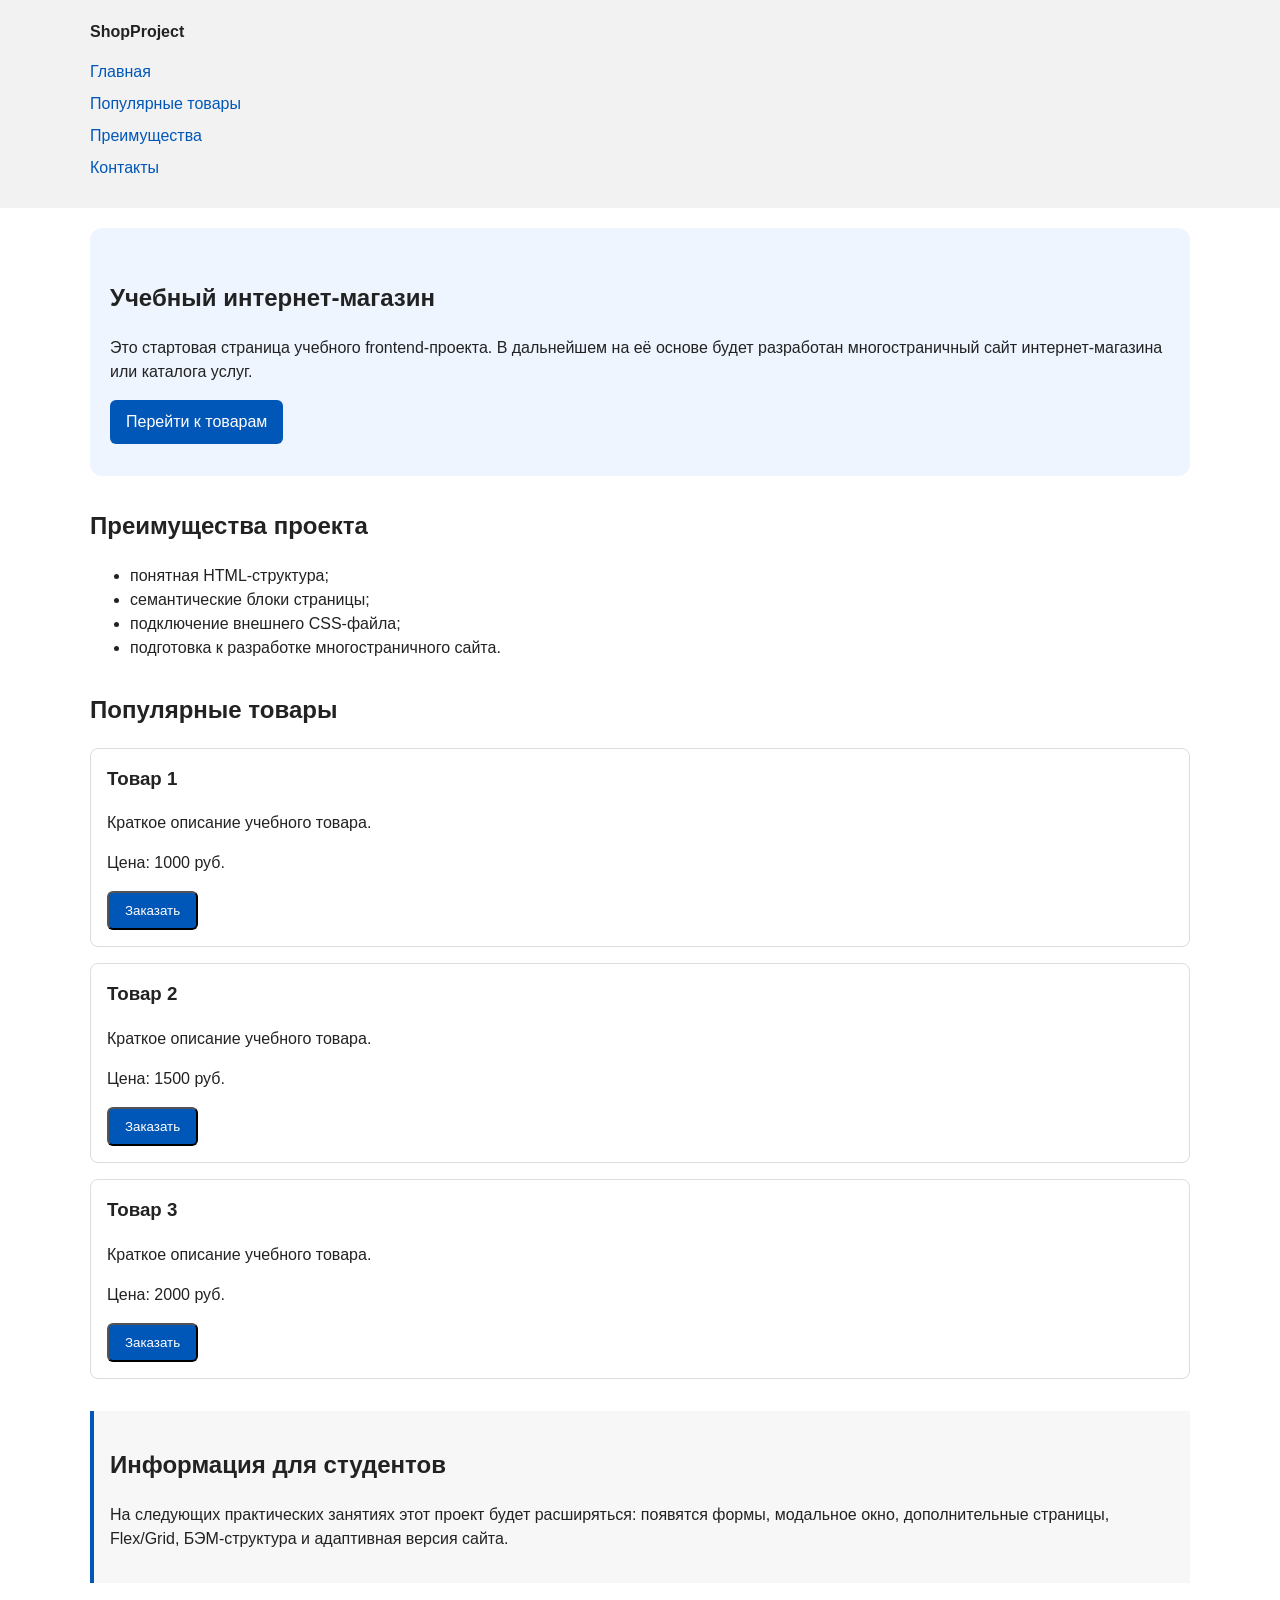
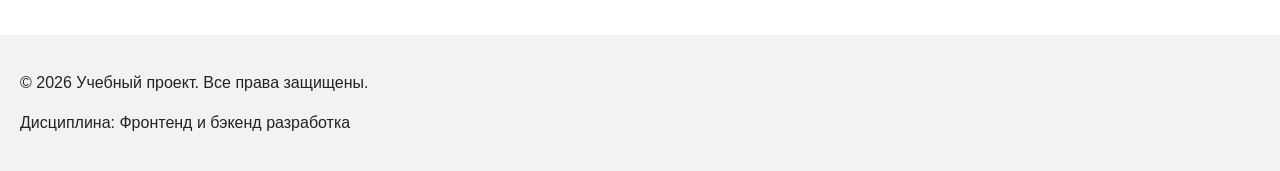
==== index.html @ 0eb49cfa "feat: add order form modal and validation" ====
<!DOCTYPE html>
<html lang="ru">
<head>
  <meta charset="UTF-8">
  <meta name="viewport" content="width=device-width, initial-scale=1.0">
  <title>Учебный интернет-магазин</title>
  <link rel="stylesheet" href="css/style.css">
  <script src="js/main.js" defer></script>
</head>
<body>
    <header>
        <div class="site-header">
            <a class="site-logo" href="index.html">ShopProject</a>

            <nav class="site-nav" aria-label="Основная навигация">
                <ul class="site-nav__list">
                    <li><a href="index.html">Главная</a></li>
                    <li><a href="#popular">Популярные товары</a></li>
                    <li><a href="#advantages">Преимущества</a></li>
                    <li><a href="#contacts">Контакты</a></li>
                </ul>
            </nav>
        </div>
    </header>

    <main>
        <!-- Основное содержимое страницы -->
        <section class="hero">
            <h1>Учебный интернет-магазин</h1>
            <p>
                Это стартовая страница учебного frontend-проекта.
                В дальнейшем на её основе будет разработан многостраничный сайт
                интернет-магазина или каталога услуг.
            </p>
            <a class="button" href="#popular">Перейти к товарам</a>
        </section>

        <section class="section" id="advantages">
            <h2>Преимущества проекта</h2>

            <ul class="advantages-list">
                <li>понятная HTML-структура;</li>
                <li>семантические блоки страницы;</li>
                <li>подключение внешнего CSS-файла;</li>
                <li>подготовка к разработке многостраничного сайта.</li>
            </ul>
        </section>

        <section class="section" id="popular">
            <h2>Популярные товары</h2>

            <article class="product-card">
                <h3>Товар 1</h3>
                <p>Краткое описание учебного товара.</p>
                <p>Цена: 1000 руб.</p>
                <button class="button product-card__button" type="button" data-product="Товар 1">
                    Заказать
                </button>
            </article>

            <article class="product-card">
                <h3>Товар 2</h3>
                <p>Краткое описание учебного товара.</p>
                <p>Цена: 1500 руб.</p>
                <button class="button product-card__button" type="button" data-product="Товар 2">
                    Заказать
                </button>
            </article>

            <article class="product-card">
                <h3>Товар 3</h3>
                <p>Краткое описание учебного товара.</p>
                <p>Цена: 2000 руб.</p>
                <button class="button product-card__button" type="button" data-product="Товар 3">
                    Заказать
                </button>
            </article>
        </section>

        <aside class="aside-info">
            <h2>Информация для студентов</h2>
            <p>
                На следующих практических занятиях этот проект будет расширяться:
                появятся формы, модальное окно, дополнительные страницы, Flex/Grid,
                БЭМ-структура и адаптивная версия сайта.
            </p>
        </aside>
    </main>

    <footer id="contacts">
        <p>&copy; 2026 Учебный проект. Все права защищены.</p>
        <p>Дисциплина: Фронтенд и бэкенд разработка</p>
    </footer>

    <dialog class="order-dialog" id="order-dialog" aria-labelledby="order-dialog-title">
        <h2 id="order-dialog-title">Оформление заявки</h2>

        <form class="order-form" id="order-form" action="#" method="post" novalidate>
            <input id="selected-product" name="selected-product" type="hidden">

            <div class="form-field">
                <label for="order-name">Имя</label>
                <input
                    id="order-name"
                    name="name"
                    type="text"
                    placeholder="Введите ваше имя"
                    minlength="2"
                    autocomplete="given-name"
                    required
                >
            </div>

            <div class="form-field">
                <label for="order-email">E-mail</label>
                <input
                    id="order-email"
                    name="email"
                    type="email"
                    placeholder="example@mail.ru"
                    autocomplete="email"
                    required
                >
            </div>

            <div class="form-field">
                <label for="order-phone">Телефон</label>
                <input
                    id="order-phone"
                    name="phone"
                    type="tel"
                    inputmode="tel"
                    placeholder="+7 (900) 000-00-00"
                    pattern="^\+7 \(\d{3}\) \d{3}-\d{2}-\d{2}$"
                    required
                >
                <small>Формат: +7 (900) 000-00-00</small>
            </div>

            <div class="form-field">
                <label for="order-date">Дата связи</label>
                <input
                    id="order-date"
                    name="date"
                    type="date"
                >
            </div>

            <div class="form-field">
                <label for="order-topic">Тема заявки</label>
                <select id="order-topic" name="topic" required>
                    <option value="">Выберите тему</option>
                    <option value="product">Заказ товара</option>
                    <option value="consultation">Консультация</option>
                    <option value="delivery">Доставка</option>
                </select>
            </div>

            <div class="form-field">
                <label for="order-comment">Комментарий</label>
                <textarea
                    id="order-comment"
                    name="comment"
                    rows="4"
                    placeholder="Укажите дополнительную информацию"
                ></textarea>
            </div>

            <div class="form-field form-field--checkbox">
                <label>
                    <input
                    id="order-agreement"
                    name="agreement"
                    type="checkbox"
                    required
                    >
                    Я согласен на обработку данных
                </label>
            </div>

            <div class="form-actions">
                <button type="button" id="close-order-dialog">Закрыть</button>
                <button type="submit">Отправить заявку</button>
            </div>
        </form>
    </dialog>

    <p class="success-message" id="success-message" hidden>
    Форма успешно отправлена!
    </p>
</body>
</html>
---- css/style.css ----
/* 
  Универсальное правило для всех элементов.
  border-box делает расчёт размеров более понятным:
  width включает content, padding и border.
*/
* {
  box-sizing: border-box;
}

/*
  Убираем стандартный внешний отступ браузера у body.
  Без этого вокруг страницы может появиться белая рамка.
*/
body {
  margin: 0;
  font-family: Arial, sans-serif;
  line-height: 1.5;
  color: #222222;
  background-color: #ffffff;
}

/*
  Задаём внутренние отступы для основных областей страницы.
  Это делает содержимое визуально отделённым от краёв окна браузера.
*/
header,
main,
footer {
  padding: 20px;
}

/*
  Оформляем шапку страницы.
  Пока используется простой светло-серый фон.
*/
header {
  background-color: #f2f2f2;
}

/*
  Оформляем подвал страницы тем же фоном,
  чтобы визуально отделить его от основного содержимого.
*/
footer {
  background-color: #f2f2f2;
}

/*
  Ограничиваем ширину содержимого шапки,
  чтобы оно не растягивалось слишком сильно на широких экранах.
*/
.site-header {
  max-width: 1100px;
  margin: 0 auto;
}

/*
  Оформляем текстовый логотип.
*/
.site-logo {
  font-weight: bold;
  text-decoration: none;
  color: #222222;
}

/*
  Убираем стандартные отступы и маркеры списка навигации.
*/
.site-nav__list {
  padding: 0;
  margin: 16px 0 0;
  list-style: none;
}

/*
  Добавляем расстояние между пунктами меню.
*/
.site-nav__list li {
  margin-bottom: 8px;
}

/*
  Оформляем ссылки меню.
*/
.site-nav__list a {
  color: #0057b8;
  text-decoration: none;
}

/*
  При наведении мыши подчёркиваем ссылку.
  Подробно состояния интерфейса будут рассмотрены в практической работе 1.7.
*/
.site-nav__list a:hover {
  text-decoration: underline;
}

/*
  Hero-блок — первый крупный блок страницы.
  Он визуально отделяется от остальных разделов фоном и отступами.
*/
.hero {
  max-width: 1100px;
  margin: 0 auto 32px;
  padding: 32px 20px;
  background-color: #eef5ff;
  border-radius: 12px;
}

/*
  Общий класс для разделов страницы.
*/
.section {
  max-width: 1100px;
  margin: 0 auto 32px;
}

/*
  Убираем лишний верхний отступ у заголовков разделов.
*/
.section h2 {
  margin-top: 0;
}

/*
  Карточка товара — самостоятельный блок.
  На следующих занятиях карточки будут доработаны и выстроены в сетку.
*/
.product-card {
  margin-bottom: 16px;
  padding: 16px;
  border: 1px solid #dddddd;
  border-radius: 8px;
  background-color: #ffffff;
}

/*
  Убираем лишний верхний отступ у заголовка карточки.
*/
.product-card h3 {
  margin-top: 0;
}

/*
  Пока это обычная ссылка, но визуально она оформляется как кнопка.
*/
.button {
  display: inline-block;
  padding: 10px 16px;
  color: #ffffff;
  background-color: #0057b8;
  text-decoration: none;
  border-radius: 6px;
}

/*
  Простое состояние наведения для кнопки.
*/
.button:hover {
  background-color: #003f86;
}

/*
  Дополнительный информационный блок.
*/
.aside-info {
  max-width: 1100px;
  margin: 0 auto 32px;
  padding: 16px;
  border-left: 4px solid #0057b8;
  background-color: #f7f7f7;
}

/*
  Модальное окно.
  Элемент dialog сам умеет открываться поверх страницы.
*/
.order-dialog {
  width: min(100% - 32px, 560px);
  padding: 24px;
  border: none;
  border-radius: 12px;
}

/*
  Затемнение фона за модальным окном.
*/
.order-dialog::backdrop {
  background-color: rgba(0, 0, 0, 0.5);
}

/*
  Поле формы.
  Каждый блок получает нижний отступ.
*/
.form-field {
  margin-bottom: 16px;
}

/*
  Подпись поля.
*/
.form-field label {
  display: block;
  margin-bottom: 6px;
}

/*
  Основные поля формы.
*/
.form-field input,
.form-field select,
.form-field textarea {
  width: 100%;
  padding: 10px 12px;
  border: 1px solid #cccccc;
  border-radius: 6px;
  font: inherit;
}

/*
  Checkbox не должен занимать всю ширину.
*/
.form-field input[type="checkbox"] {
  width: auto;
}

/*
  Подсказка под полем телефона.
*/
.form-field small {
  display: block;
  margin-top: 4px;
  color: #666666;
}

/*
  Видимый фокус для клавиатурной навигации.
*/
.form-field input:focus-visible,
.form-field select:focus-visible,
.form-field textarea:focus-visible,
.form-actions button:focus-visible {
  outline: 2px solid #0057b8;
  outline-offset: 2px;
}

/*
  Подсветка ошибочных полей.
  Атрибут aria-invalid будет добавляться через JavaScript.
*/
[aria-invalid="true"] {
  border-color: #b00020;
}

/*
  Кнопки формы.
*/
.form-actions {
  display: flex;
  gap: 12px;
  margin-top: 20px;
}

/*
  Сообщение об успешной отправке.
*/
.success-message {
  max-width: 1100px;
  margin: 24px auto;
  padding: 16px;
  border-left: 4px solid #168a2f;
  background-color: #eefaf0;
}
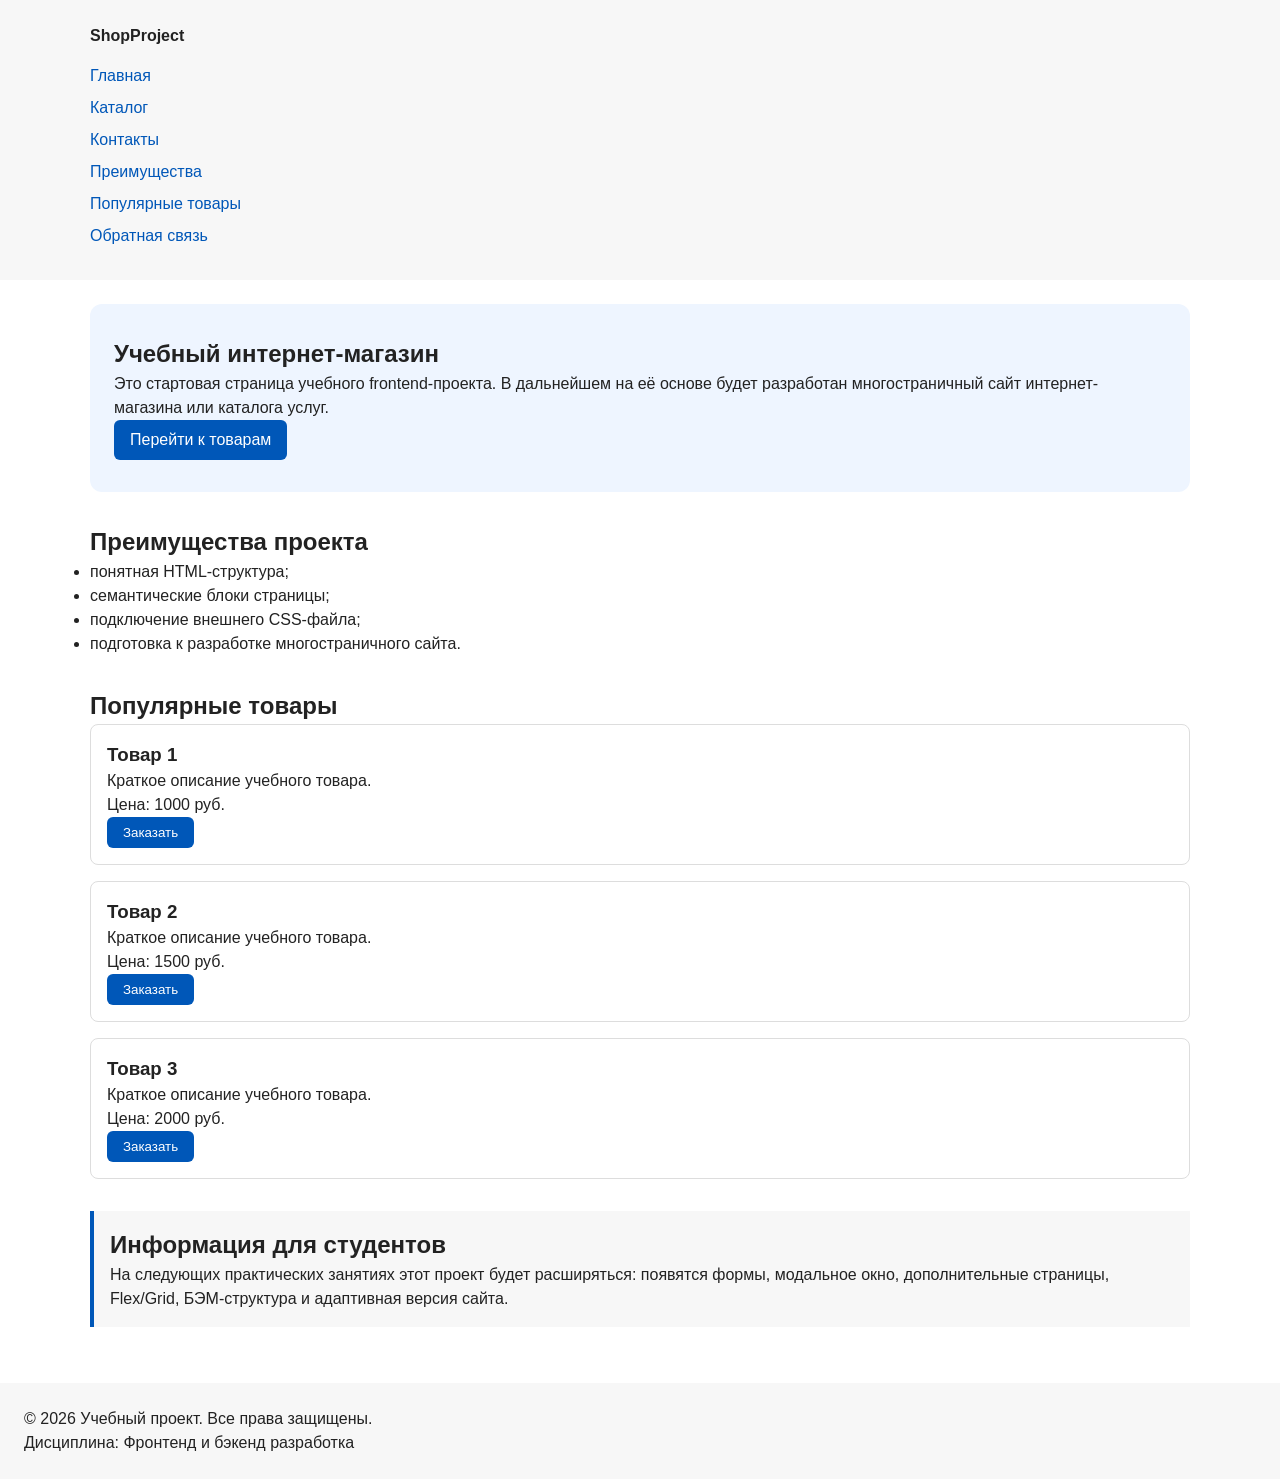
==== commit 6065b03f: "feat: add multi-page structure navigation and anchors" ====
--- a/index.html
+++ b/index.html
@@ -15,9 +15,11 @@
             <nav class="site-nav" aria-label="Основная навигация">
                 <ul class="site-nav__list">
                     <li><a href="index.html">Главная</a></li>
-                    <li><a href="#popular">Популярные товары</a></li>
-                    <li><a href="#advantages">Преимущества</a></li>
-                    <li><a href="#contacts">Контакты</a></li>
+                    <li><a href="catalog.html">Каталог</a></li>
+                    <li><a href="contacts.html">Контакты</a></li>
+                    <li><a href="index.html#advantages">Преимущества</a></li>
+                    <li><a href="index.html#popular">Популярные товары</a></li>
+                    <li><a href="index.html#contacts">Обратная связь</a></li>
                 </ul>
             </nav>
         </div>
--- a/css/style.css
+++ b/css/style.css
@@ -1,9 +1,50 @@
-/* 
+/* ===================================
+   1. Переменные проекта
+   =================================== */
+
+:root {
+  /* Основные цвета проекта */
+  --color-bg: #ffffff;
+  --color-text: #222222;
+  --color-muted: #666666;
+  --color-primary: #0057b8;
+  --color-primary-dark: #003f86;
+  --color-border: #dddddd;
+  --color-surface: #f7f7f7;
+  --color-surface-accent: #eef5ff;
+  --color-danger: #b00020;
+  --color-success: #168a2f;
+  --color-success-bg: #eefaf0;
+  --color-white: #ffffff;
+
+  /* Отступы */
+  --space-xs: 4px;
+  --space-sm: 8px;
+  --space-md: 16px;
+  --space-lg: 24px;
+  --space-xl: 32px;
+
+  /* Скругления */
+  --radius-sm: 6px;
+  --radius-md: 8px;
+  --radius-lg: 12px;
+
+  /* Размеры */
+  --container-width: 1100px;
+}
+
+/* ===================================
+   2. Базовые стили
+   =================================== */
+
+/*
   Универсальное правило для всех элементов.
   border-box делает расчёт размеров более понятным:
   width включает content, padding и border.
 */
 * {
+  margin: 0;
+  padding: 0;
   box-sizing: border-box;
 }
 
@@ -15,8 +56,8 @@
   margin: 0;
   font-family: Arial, sans-serif;
   line-height: 1.5;
-  color: #222222;
-  background-color: #ffffff;
+  color: var(--color-text);
+  background-color: var(--color-bg);
 }
 
 /*
@@ -26,7 +67,7 @@
 header,
 main,
 footer {
-  padding: 20px;
+  padding: var(--space-lg);
 }
 
 /*
@@ -34,7 +75,7 @@
   Пока используется простой светло-серый фон.
 */
 header {
-  background-color: #f2f2f2;
+  background-color: var(--color-surface);
 }
 
 /*
@@ -42,15 +83,83 @@
   чтобы визуально отделить его от основного содержимого.
 */
 footer {
-  background-color: #f2f2f2;
-}
+  background-color: var(--color-surface);
+}
+
+/* ============================================
+   3. Общие элементы интерфейса
+   ============================================ */
+
+/*
+  Базовый цвет ссылок.
+*/
+a {
+  color: var(--color-primary);
+}
+
+/*
+  Состояние наведения для ссылок.
+*/
+a:hover {
+  color: var(--color-primary-dark);
+}
+
+/*
+  Видимый фокус для клавиатурной навигации.
+*/
+a:focus-visible {
+  outline: 2px solid var(--color-primary);
+  outline-offset: 3px;
+}
+
+/*
+  Кнопка. Пока это обычная ссылка или button,
+  но визуально она оформляется как кнопка.
+*/
+.button {
+  display: inline-block;
+  padding: var(--space-sm) var(--space-md);
+  color: var(--color-white);
+  background-color: var(--color-primary);
+  text-decoration: none;
+  border: none;
+  border-radius: var(--radius-sm);
+  cursor: pointer;
+}
+
+/*
+  Состояние наведения для кнопки.
+*/
+.button:hover {
+  background-color: var(--color-primary-dark);
+}
+
+/*
+  Видимый фокус для кнопки.
+*/
+.button:focus-visible {
+  outline: 2px solid var(--color-primary);
+  outline-offset: 3px;
+}
+
+/*
+  Отключённое состояние кнопки.
+*/
+.button:disabled {
+  opacity: 0.6;
+  cursor: not-allowed;
+}
+
+/* ===================================
+   4. Компоненты страницы
+   =================================== */
 
 /*
   Ограничиваем ширину содержимого шапки,
   чтобы оно не растягивалось слишком сильно на широких экранах.
 */
 .site-header {
-  max-width: 1100px;
+  max-width: var(--container-width);
   margin: 0 auto;
 }
 
@@ -60,7 +169,7 @@
 .site-logo {
   font-weight: bold;
   text-decoration: none;
-  color: #222222;
+  color: var(--color-text);
 }
 
 /*
@@ -68,7 +177,7 @@
 */
 .site-nav__list {
   padding: 0;
-  margin: 16px 0 0;
+  margin: var(--space-md) 0 0;
   list-style: none;
 }
 
@@ -76,20 +185,18 @@
   Добавляем расстояние между пунктами меню.
 */
 .site-nav__list li {
-  margin-bottom: 8px;
+  margin-bottom: var(--space-sm);
 }
 
 /*
   Оформляем ссылки меню.
 */
 .site-nav__list a {
-  color: #0057b8;
   text-decoration: none;
 }
 
 /*
   При наведении мыши подчёркиваем ссылку.
-  Подробно состояния интерфейса будут рассмотрены в практической работе 1.7.
 */
 .site-nav__list a:hover {
   text-decoration: underline;
@@ -100,19 +207,19 @@
   Он визуально отделяется от остальных разделов фоном и отступами.
 */
 .hero {
-  max-width: 1100px;
-  margin: 0 auto 32px;
-  padding: 32px 20px;
-  background-color: #eef5ff;
-  border-radius: 12px;
+  max-width: var(--container-width);
+  margin: 0 auto var(--space-xl);
+  padding: var(--space-xl) var(--space-lg);
+  background-color: var(--color-surface-accent);
+  border-radius: var(--radius-lg);
 }
 
 /*
   Общий класс для разделов страницы.
 */
 .section {
-  max-width: 1100px;
-  margin: 0 auto 32px;
+  max-width: var(--container-width);
+  margin: 0 auto var(--space-xl);
 }
 
 /*
@@ -127,11 +234,18 @@
   На следующих занятиях карточки будут доработаны и выстроены в сетку.
 */
 .product-card {
-  margin-bottom: 16px;
-  padding: 16px;
-  border: 1px solid #dddddd;
-  border-radius: 8px;
-  background-color: #ffffff;
+  margin-bottom: var(--space-md);
+  padding: var(--space-md);
+  border: 1px solid var(--color-border);
+  border-radius: var(--radius-md);
+  background-color: var(--color-bg);
+}
+
+/*
+  При наведении показываем, что карточка интерактивна.
+*/
+.product-card:hover {
+  border-color: var(--color-primary);
 }
 
 /*
@@ -142,34 +256,19 @@
 }
 
 /*
-  Пока это обычная ссылка, но визуально она оформляется как кнопка.
-*/
-.button {
-  display: inline-block;
-  padding: 10px 16px;
-  color: #ffffff;
-  background-color: #0057b8;
-  text-decoration: none;
-  border-radius: 6px;
-}
-
-/*
-  Простое состояние наведения для кнопки.
-*/
-.button:hover {
-  background-color: #003f86;
-}
-
-/*
   Дополнительный информационный блок.
 */
 .aside-info {
-  max-width: 1100px;
-  margin: 0 auto 32px;
-  padding: 16px;
-  border-left: 4px solid #0057b8;
-  background-color: #f7f7f7;
-}
+  max-width: var(--container-width);
+  margin: 0 auto var(--space-xl);
+  padding: var(--space-md);
+  border-left: 4px solid var(--color-primary);
+  background-color: var(--color-surface);
+}
+
+/* ===================================
+   5. Форма и модальное окно
+   =================================== */
 
 /*
   Модальное окно.
@@ -177,9 +276,9 @@
 */
 .order-dialog {
   width: min(100% - 32px, 560px);
-  padding: 24px;
+  padding: var(--space-lg);
   border: none;
-  border-radius: 12px;
+  border-radius: var(--radius-lg);
 }
 
 /*
@@ -194,7 +293,7 @@
   Каждый блок получает нижний отступ.
 */
 .form-field {
-  margin-bottom: 16px;
+  margin-bottom: var(--space-md);
 }
 
 /*
@@ -202,7 +301,7 @@
 */
 .form-field label {
   display: block;
-  margin-bottom: 6px;
+  margin-bottom: var(--space-xs);
 }
 
 /*
@@ -213,8 +312,8 @@
 .form-field textarea {
   width: 100%;
   padding: 10px 12px;
-  border: 1px solid #cccccc;
-  border-radius: 6px;
+  border: 1px solid var(--color-border);
+  border-radius: var(--radius-sm);
   font: inherit;
 }
 
@@ -230,8 +329,17 @@
 */
 .form-field small {
   display: block;
-  margin-top: 4px;
-  color: #666666;
+  margin-top: var(--space-xs);
+  color: var(--color-muted);
+}
+
+/*
+  Состояние наведения для полей формы.
+*/
+.form-field input:hover,
+.form-field select:hover,
+.form-field textarea:hover {
+  border-color: var(--color-primary);
 }
 
 /*
@@ -241,8 +349,8 @@
 .form-field select:focus-visible,
 .form-field textarea:focus-visible,
 .form-actions button:focus-visible {
-  outline: 2px solid #0057b8;
-  outline-offset: 2px;
+  outline: 2px solid var(--color-primary);
+  outline-offset: 3px;
 }
 
 /*
@@ -250,7 +358,7 @@
   Атрибут aria-invalid будет добавляться через JavaScript.
 */
 [aria-invalid="true"] {
-  border-color: #b00020;
+  border-color: var(--color-danger);
 }
 
 /*
@@ -258,17 +366,42 @@
 */
 .form-actions {
   display: flex;
-  gap: 12px;
-  margin-top: 20px;
+  gap: var(--space-md);
+  margin-top: var(--space-lg);
 }
 
 /*
   Сообщение об успешной отправке.
 */
 .success-message {
-  max-width: 1100px;
-  margin: 24px auto;
-  padding: 16px;
-  border-left: 4px solid #168a2f;
-  background-color: #eefaf0;
+  max-width: var(--container-width);
+  margin: var(--space-lg) auto;
+  padding: var(--space-md);
+  border-left: 4px solid var(--color-success);
+  background-color: var(--color-success-bg);
+}
+
+.breadcrumbs {
+  max-width: var(--container-width);
+  margin: 0 auto var(--space-md);
+  font-size: 14px;
+  color: var(--color-muted);
+}
+
+.breadcrumbs a {
+  color: var(--color-primary);
+}
+
+.breadcrumbs span::before {
+  content: " / ";
+  color: var(--color-muted);
+}
+
+html {
+  scroll-behavior: smooth;
+}
+
+:target {
+  outline: 2px dashed var(--color-primary);
+  outline-offset: 4px;
 }
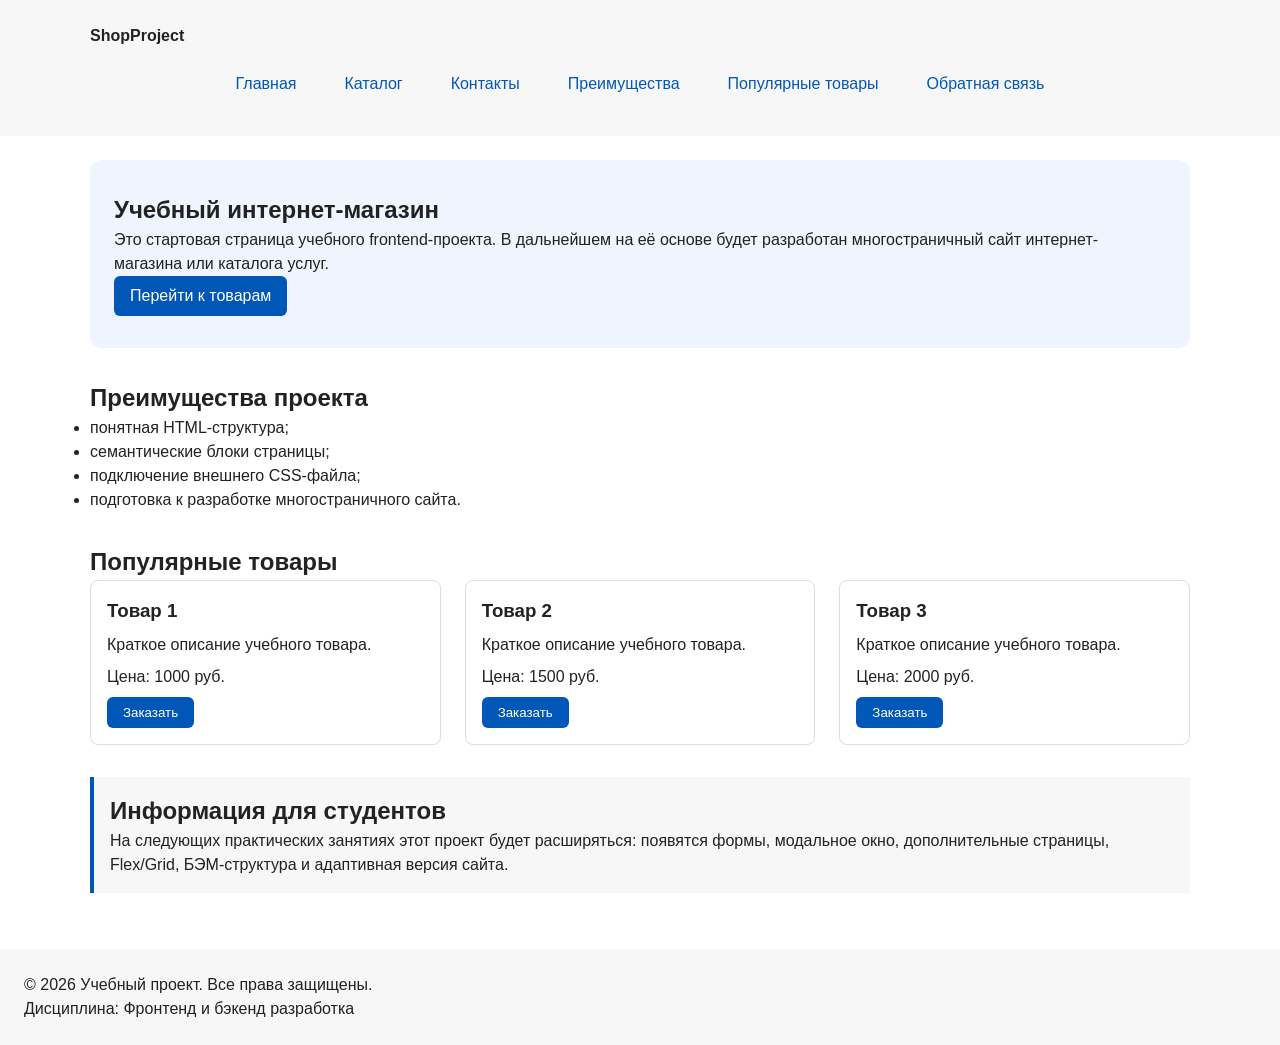
==== commit af1c6656: "feat: add flex navigation and grid catalog layout" ====
--- a/index.html
+++ b/index.html
@@ -51,32 +51,34 @@
         <section class="section" id="popular">
             <h2>Популярные товары</h2>
 
-            <article class="product-card">
-                <h3>Товар 1</h3>
-                <p>Краткое описание учебного товара.</p>
-                <p>Цена: 1000 руб.</p>
-                <button class="button product-card__button" type="button" data-product="Товар 1">
-                    Заказать
-                </button>
-            </article>
+            <div class="products-grid">
+                <article class="product-card">
+                    <h3>Товар 1</h3>
+                    <p>Краткое описание учебного товара.</p>
+                    <p>Цена: 1000 руб.</p>
+                    <button class="button product-card__button" type="button" data-product="Товар 1">
+                        Заказать
+                    </button>
+                </article>
 
-            <article class="product-card">
-                <h3>Товар 2</h3>
-                <p>Краткое описание учебного товара.</p>
-                <p>Цена: 1500 руб.</p>
-                <button class="button product-card__button" type="button" data-product="Товар 2">
-                    Заказать
-                </button>
-            </article>
+                <article class="product-card">
+                    <h3>Товар 2</h3>
+                    <p>Краткое описание учебного товара.</p>
+                    <p>Цена: 1500 руб.</p>
+                    <button class="button product-card__button" type="button" data-product="Товар 2">
+                        Заказать
+                    </button>
+                </article>
 
-            <article class="product-card">
-                <h3>Товар 3</h3>
-                <p>Краткое описание учебного товара.</p>
-                <p>Цена: 2000 руб.</p>
-                <button class="button product-card__button" type="button" data-product="Товар 3">
-                    Заказать
-                </button>
-            </article>
+                <article class="product-card">
+                    <h3>Товар 3</h3>
+                    <p>Краткое описание учебного товара.</p>
+                    <p>Цена: 2000 руб.</p>
+                    <button class="button product-card__button" type="button" data-product="Товар 3">
+                        Заказать
+                    </button>
+                </article>
+            </div>
         </section>
 
         <aside class="aside-info">
--- a/css/style.css
+++ b/css/style.css
@@ -176,6 +176,11 @@
   Убираем стандартные отступы и маркеры списка навигации.
 */
 .site-nav__list {
+  display: flex;
+  flex-wrap: wrap;
+  justify-content: center;
+  align-items: center;
+  gap: var(--space-md);
   padding: 0;
   margin: var(--space-md) 0 0;
   list-style: none;
@@ -192,15 +197,22 @@
   Оформляем ссылки меню.
 */
 .site-nav__list a {
+  display: inline-block;
+  padding: var(--space-sm) var(--space-md);
+  color: var(--color-primary);
   text-decoration: none;
+  border-radius: var(--radius-sm);
 }
 
 /*
   При наведении мыши подчёркиваем ссылку.
 */
 .site-nav__list a:hover {
-  text-decoration: underline;
-}
+  color: var(--color-white);
+  background-color: var(--color-primary);
+}
+
+
 
 /*
   Hero-блок — первый крупный блок страницы.
@@ -234,11 +246,19 @@
   На следующих занятиях карточки будут доработаны и выстроены в сетку.
 */
 .product-card {
-  margin-bottom: var(--space-md);
+  display: flex;
+  flex-direction: column;
+  gap: var(--space-sm);
+  margin-bottom: 0;
   padding: var(--space-md);
   border: 1px solid var(--color-border);
   border-radius: var(--radius-md);
   background-color: var(--color-bg);
+}
+
+.product-card .button {
+  margin-top: auto;
+  align-self: flex-start;
 }
 
 /*
@@ -404,4 +424,60 @@
 :target {
   outline: 2px dashed var(--color-primary);
   outline-offset: 4px;
-}+}
+
+.products-grid {
+  display: grid;
+  grid-template-columns: repeat(3, 1fr);
+  gap: var(--space-lg);
+}
+
+.catalog-layout {
+  max-width: var(--container-width);
+  margin: 0 auto var(--space-xl);
+  display: grid;
+  grid-template-columns: 260px 1fr;
+  grid-template-areas: "filters products";
+  gap: var(--space-lg);
+}
+
+.catalog-filters {
+  grid-area: filters;
+  padding: var(--space-md);
+  border: 1px solid var(--color-border);
+  border-radius: var(--radius-md);
+  background-color: var(--color-surface);
+}
+
+.catalog-products {
+  grid-area: products;
+}
+
+.filters-form {
+  display: grid;
+  gap: var(--space-md);
+}
+
+.filters-form fieldset {
+  margin: 0;
+  padding: var(--space-md);
+  border: 1px solid var(--color-border);
+  border-radius: var(--radius-sm);
+}
+
+.filters-form legend {
+  font-weight: 700;
+}
+
+.filters-form label {
+  display: block;
+  margin-bottom: var(--space-sm);
+}
+
+.filters-form input[type="number"] {
+  width: 100%;
+  padding: 8px 10px;
+  border: 1px solid var(--color-border);
+  border-radius: var(--radius-sm);
+  font: inherit;
+} 
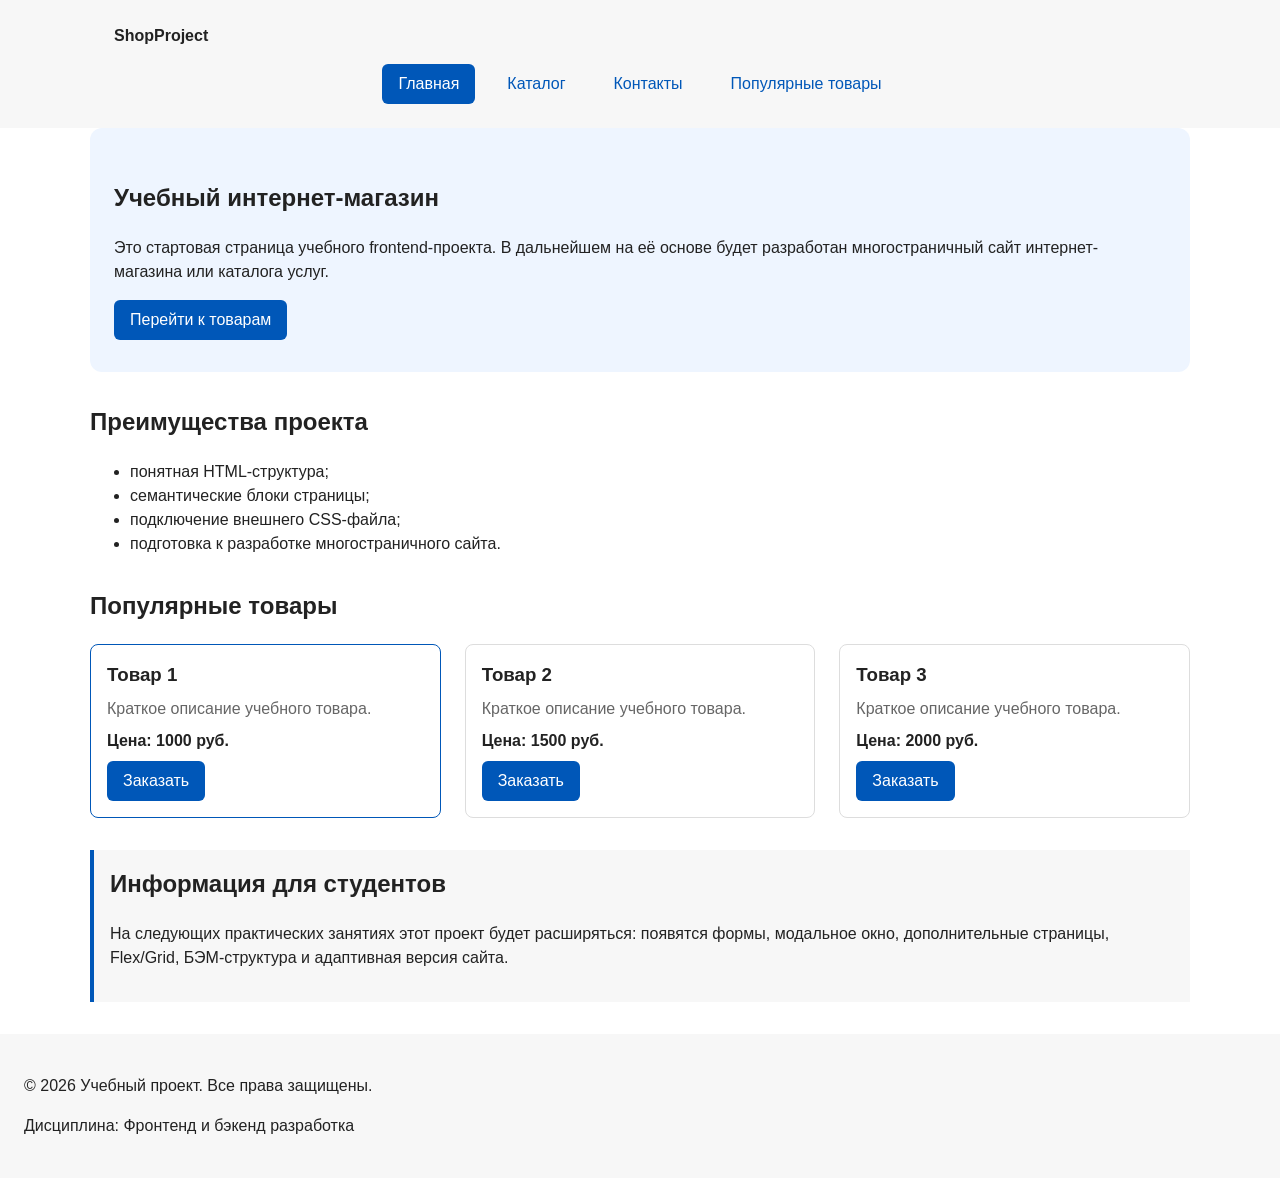
==== commit 8cee0c16: "refactor: apply BEM naming to CSS classes" ====
--- a/index.html
+++ b/index.html
@@ -8,189 +8,206 @@
   <script src="js/main.js" defer></script>
 </head>
 <body>
-    <header>
-        <div class="site-header">
-            <a class="site-logo" href="index.html">ShopProject</a>
-
-            <nav class="site-nav" aria-label="Основная навигация">
-                <ul class="site-nav__list">
-                    <li><a href="index.html">Главная</a></li>
-                    <li><a href="catalog.html">Каталог</a></li>
-                    <li><a href="contacts.html">Контакты</a></li>
-                    <li><a href="index.html#advantages">Преимущества</a></li>
-                    <li><a href="index.html#popular">Популярные товары</a></li>
-                    <li><a href="index.html#contacts">Обратная связь</a></li>
-                </ul>
-            </nav>
-        </div>
-    </header>
-
-    <main>
-        <!-- Основное содержимое страницы -->
-        <section class="hero">
-            <h1>Учебный интернет-магазин</h1>
-            <p>
-                Это стартовая страница учебного frontend-проекта.
-                В дальнейшем на её основе будет разработан многостраничный сайт
-                интернет-магазина или каталога услуг.
-            </p>
-            <a class="button" href="#popular">Перейти к товарам</a>
-        </section>
-
-        <section class="section" id="advantages">
-            <h2>Преимущества проекта</h2>
-
-            <ul class="advantages-list">
-                <li>понятная HTML-структура;</li>
-                <li>семантические блоки страницы;</li>
-                <li>подключение внешнего CSS-файла;</li>
-                <li>подготовка к разработке многостраничного сайта.</li>
-            </ul>
-        </section>
-
-        <section class="section" id="popular">
-            <h2>Популярные товары</h2>
-
-            <div class="products-grid">
-                <article class="product-card">
-                    <h3>Товар 1</h3>
-                    <p>Краткое описание учебного товара.</p>
-                    <p>Цена: 1000 руб.</p>
-                    <button class="button product-card__button" type="button" data-product="Товар 1">
-                        Заказать
-                    </button>
-                </article>
-
-                <article class="product-card">
-                    <h3>Товар 2</h3>
-                    <p>Краткое описание учебного товара.</p>
-                    <p>Цена: 1500 руб.</p>
-                    <button class="button product-card__button" type="button" data-product="Товар 2">
-                        Заказать
-                    </button>
-                </article>
-
-                <article class="product-card">
-                    <h3>Товар 3</h3>
-                    <p>Краткое описание учебного товара.</p>
-                    <p>Цена: 2000 руб.</p>
-                    <button class="button product-card__button" type="button" data-product="Товар 3">
-                        Заказать
-                    </button>
-                </article>
-            </div>
-        </section>
-
-        <aside class="aside-info">
-            <h2>Информация для студентов</h2>
-            <p>
-                На следующих практических занятиях этот проект будет расширяться:
-                появятся формы, модальное окно, дополнительные страницы, Flex/Grid,
-                БЭМ-структура и адаптивная версия сайта.
-            </p>
-        </aside>
-    </main>
-
-    <footer id="contacts">
-        <p>&copy; 2026 Учебный проект. Все права защищены.</p>
-        <p>Дисциплина: Фронтенд и бэкенд разработка</p>
-    </footer>
-
-    <dialog class="order-dialog" id="order-dialog" aria-labelledby="order-dialog-title">
-        <h2 id="order-dialog-title">Оформление заявки</h2>
-
-        <form class="order-form" id="order-form" action="#" method="post" novalidate>
-            <input id="selected-product" name="selected-product" type="hidden">
-
-            <div class="form-field">
-                <label for="order-name">Имя</label>
-                <input
-                    id="order-name"
-                    name="name"
-                    type="text"
-                    placeholder="Введите ваше имя"
-                    minlength="2"
-                    autocomplete="given-name"
-                    required
-                >
-            </div>
-
-            <div class="form-field">
-                <label for="order-email">E-mail</label>
-                <input
-                    id="order-email"
-                    name="email"
-                    type="email"
-                    placeholder="example@mail.ru"
-                    autocomplete="email"
-                    required
-                >
-            </div>
-
-            <div class="form-field">
-                <label for="order-phone">Телефон</label>
-                <input
-                    id="order-phone"
-                    name="phone"
-                    type="tel"
-                    inputmode="tel"
-                    placeholder="+7 (900) 000-00-00"
-                    pattern="^\+7 \(\d{3}\) \d{3}-\d{2}-\d{2}$"
-                    required
-                >
-                <small>Формат: +7 (900) 000-00-00</small>
-            </div>
-
-            <div class="form-field">
-                <label for="order-date">Дата связи</label>
-                <input
-                    id="order-date"
-                    name="date"
-                    type="date"
-                >
-            </div>
-
-            <div class="form-field">
-                <label for="order-topic">Тема заявки</label>
-                <select id="order-topic" name="topic" required>
-                    <option value="">Выберите тему</option>
-                    <option value="product">Заказ товара</option>
-                    <option value="consultation">Консультация</option>
-                    <option value="delivery">Доставка</option>
-                </select>
-            </div>
-
-            <div class="form-field">
-                <label for="order-comment">Комментарий</label>
-                <textarea
-                    id="order-comment"
-                    name="comment"
-                    rows="4"
-                    placeholder="Укажите дополнительную информацию"
-                ></textarea>
-            </div>
-
-            <div class="form-field form-field--checkbox">
-                <label>
-                    <input
-                    id="order-agreement"
-                    name="agreement"
-                    type="checkbox"
-                    required
-                    >
-                    Я согласен на обработку данных
-                </label>
-            </div>
-
-            <div class="form-actions">
-                <button type="button" id="close-order-dialog">Закрыть</button>
-                <button type="submit">Отправить заявку</button>
-            </div>
-        </form>
-    </dialog>
-
-    <p class="success-message" id="success-message" hidden>
+  <!-- Шапка сайта (БЭМ-блок site-header) -->
+  <header class="site-header">
+    <div class="site-header__inner">
+      <a class="site-header__logo" href="index.html">ShopProject</a>
+
+      <nav class="site-nav" aria-label="Основная навигация">
+        <ul class="site-nav__list">
+          <li class="site-nav__item">
+            <a class="site-nav__link site-nav__link--active" href="index.html">Главная</a>
+          </li>
+          <li class="site-nav__item">
+            <a class="site-nav__link" href="catalog.html">Каталог</a>
+          </li>
+          <li class="site-nav__item">
+            <a class="site-nav__link" href="contacts.html">Контакты</a>
+          </li>
+          <li class="site-nav__item">
+            <a class="site-nav__link" href="index.html#popular">Популярные товары</a>
+          </li>
+        </ul>
+      </nav>
+    </div>
+  </header>
+
+  <main>
+    <!-- Hero-блок (БЭМ-блок hero) -->
+    <section class="hero">
+      <h1>Учебный интернет-магазин</h1>
+      <p>
+        Это стартовая страница учебного frontend-проекта.
+        В дальнейшем на её основе будет разработан многостраничный сайт
+        интернет-магазина или каталога услуг.
+      </p>
+      <a class="button button--primary" href="#popular">Перейти к товарам</a>
+    </section>
+
+    <!-- Раздел преимуществ -->
+    <section class="section" id="advantages">
+      <h2 class="section__title">Преимущества проекта</h2>
+      <ul class="advantages-list">
+        <li class="advantages-list__item">понятная HTML-структура;</li>
+        <li class="advantages-list__item">семантические блоки страницы;</li>
+        <li class="advantages-list__item">подключение внешнего CSS-файла;</li>
+        <li class="advantages-list__item">подготовка к разработке многостраничного сайта.</li>
+      </ul>
+    </section>
+
+    <!-- Раздел популярных товаров -->
+    <section class="section" id="popular">
+      <h2 class="section__title">Популярные товары</h2>
+
+      <div class="products-grid">
+        <article class="product-card product-card--featured">
+          <h3 class="product-card__title">Товар 1</h3>
+          <p class="product-card__description">Краткое описание учебного товара.</p>
+          <p class="product-card__price">Цена: 1000 руб.</p>
+          <button class="button button--primary product-card__button" type="button" data-product="Товар 1">
+            Заказать
+          </button>
+        </article>
+
+        <article class="product-card">
+          <h3 class="product-card__title">Товар 2</h3>
+          <p class="product-card__description">Краткое описание учебного товара.</p>
+          <p class="product-card__price">Цена: 1500 руб.</p>
+          <button class="button button--primary product-card__button" type="button" data-product="Товар 2">
+            Заказать
+          </button>
+        </article>
+
+        <article class="product-card">
+          <h3 class="product-card__title">Товар 3</h3>
+          <p class="product-card__description">Краткое описание учебного товара.</p>
+          <p class="product-card__price">Цена: 2000 руб.</p>
+          <button class="button button--primary product-card__button" type="button" data-product="Товар 3">
+            Заказать
+          </button>
+        </article>
+      </div>
+    </section>
+
+    <!-- Дополнительный блок aside -->
+    <aside class="aside-info">
+      <h2 class="aside-info__title">Информация для студентов</h2>
+      <p>
+        На следующих практических занятиях этот проект будет расширяться:
+        появятся формы, модальное окно, дополнительные страницы, Flex/Grid,
+        БЭМ-структура и адаптивная версия сайта.
+      </p>
+    </aside>
+  </main>
+
+  <!-- Подвал сайта -->
+  <footer class="site-footer" id="contacts">
+    <p>&copy; 2026 Учебный проект. Все права защищены.</p>
+    <p>Дисциплина: Фронтенд и бэкенд разработка</p>
+  </footer>
+
+  <!-- Модальное окно заявки (БЭМ-блок order-dialog) -->
+  <dialog class="order-dialog" id="order-dialog" aria-labelledby="order-dialog-title">
+    <h2 class="order-dialog__title" id="order-dialog-title">Оформление заявки</h2>
+
+    <form class="order-form" id="order-form" action="#" method="post" novalidate>
+      <input id="selected-product" name="selected-product" type="hidden">
+
+      <div class="order-form__field">
+        <label class="order-form__label" for="order-name">Имя</label>
+        <input
+          class="order-form__input"
+          id="order-name"
+          name="name"
+          type="text"
+          placeholder="Введите ваше имя"
+          minlength="2"
+          autocomplete="given-name"
+          required
+        >
+      </div>
+
+      <div class="order-form__field">
+        <label class="order-form__label" for="order-email">E-mail</label>
+        <input
+          class="order-form__input"
+          id="order-email"
+          name="email"
+          type="email"
+          placeholder="example@mail.ru"
+          autocomplete="email"
+          required
+        >
+      </div>
+
+      <div class="order-form__field">
+        <label class="order-form__label" for="order-phone">Телефон</label>
+        <input
+          class="order-form__input"
+          id="order-phone"
+          name="phone"
+          type="tel"
+          inputmode="tel"
+          placeholder="+7 (900) 000-00-00"
+          pattern="^\+7 \(\d{3}\) \d{3}-\d{2}-\d{2}$"
+          required
+        >
+        <small class="order-form__hint">Формат: +7 (900) 000-00-00</small>
+      </div>
+
+      <div class="order-form__field">
+        <label class="order-form__label" for="order-date">Дата связи</label>
+        <input
+          class="order-form__input"
+          id="order-date"
+          name="date"
+          type="date"
+        >
+      </div>
+
+      <div class="order-form__field">
+        <label class="order-form__label" for="order-topic">Тема заявки</label>
+        <select class="order-form__select" id="order-topic" name="topic" required>
+          <option value="">Выберите тему</option>
+          <option value="product">Заказ товара</option>
+          <option value="consultation">Консультация</option>
+          <option value="delivery">Доставка</option>
+        </select>
+      </div>
+
+      <div class="order-form__field">
+        <label class="order-form__label" for="order-comment">Комментарий</label>
+        <textarea
+          class="order-form__textarea"
+          id="order-comment"
+          name="comment"
+          rows="4"
+          placeholder="Укажите дополнительную информацию"
+        ></textarea>
+      </div>
+
+      <div class="order-form__field order-form__field--checkbox">
+        <label class="order-form__label">
+          <input
+            class="order-form__checkbox"
+            id="order-agreement"
+            name="agreement"
+            type="checkbox"
+            required
+          >
+          Я согласен на обработку данных
+        </label>
+      </div>
+
+      <div class="order-form__actions">
+        <button class="button button--secondary" type="button" id="close-order-dialog">Закрыть</button>
+        <button class="button button--primary" type="submit">Отправить заявку</button>
+      </div>
+    </form>
+  </dialog>
+
+  <p class="success-message" id="success-message" hidden>
     Форма успешно отправлена!
-    </p>
+  </p>
 </body>
 </html>
--- a/css/style.css
+++ b/css/style.css
@@ -3,7 +3,6 @@
    =================================== */
 
 :root {
-  /* Основные цвета проекта */
   --color-bg: #ffffff;
   --color-text: #222222;
   --color-muted: #666666;
@@ -17,19 +16,16 @@
   --color-success-bg: #eefaf0;
   --color-white: #ffffff;
 
-  /* Отступы */
   --space-xs: 4px;
   --space-sm: 8px;
   --space-md: 16px;
   --space-lg: 24px;
   --space-xl: 32px;
 
-  /* Скругления */
   --radius-sm: 6px;
   --radius-md: 8px;
   --radius-lg: 12px;
 
-  /* Размеры */
   --container-width: 1100px;
 }
 
@@ -37,21 +33,10 @@
    2. Базовые стили
    =================================== */
 
-/*
-  Универсальное правило для всех элементов.
-  border-box делает расчёт размеров более понятным:
-  width включает content, padding и border.
-*/
 * {
-  margin: 0;
-  padding: 0;
   box-sizing: border-box;
 }
 
-/*
-  Убираем стандартный внешний отступ браузера у body.
-  Без этого вокруг страницы может появиться белая рамка.
-*/
 body {
   margin: 0;
   font-family: Arial, sans-serif;
@@ -60,92 +45,61 @@
   background-color: var(--color-bg);
 }
 
-/*
-  Задаём внутренние отступы для основных областей страницы.
-  Это делает содержимое визуально отделённым от краёв окна браузера.
-*/
-header,
-main,
-footer {
-  padding: var(--space-lg);
-}
-
-/*
-  Оформляем шапку страницы.
-  Пока используется простой светло-серый фон.
-*/
-header {
-  background-color: var(--color-surface);
-}
-
-/*
-  Оформляем подвал страницы тем же фоном,
-  чтобы визуально отделить его от основного содержимого.
-*/
-footer {
-  background-color: var(--color-surface);
-}
-
-/* ============================================
+/* ===================================
    3. Общие элементы интерфейса
-   ============================================ */
-
-/*
-  Базовый цвет ссылок.
-*/
+   =================================== */
+
 a {
   color: var(--color-primary);
 }
 
-/*
-  Состояние наведения для ссылок.
-*/
 a:hover {
   color: var(--color-primary-dark);
 }
 
-/*
-  Видимый фокус для клавиатурной навигации.
-*/
 a:focus-visible {
   outline: 2px solid var(--color-primary);
   outline-offset: 3px;
 }
 
-/*
-  Кнопка. Пока это обычная ссылка или button,
-  но визуально она оформляется как кнопка.
-*/
+/* Блок button */
 .button {
   display: inline-block;
   padding: var(--space-sm) var(--space-md);
+  border: none;
+  border-radius: var(--radius-sm);
+  font: inherit;
+  text-decoration: none;
+  cursor: pointer;
+}
+
+.button--primary {
   color: var(--color-white);
   background-color: var(--color-primary);
-  text-decoration: none;
-  border: none;
-  border-radius: var(--radius-sm);
-  cursor: pointer;
-}
-
-/*
-  Состояние наведения для кнопки.
-*/
-.button:hover {
+}
+
+.button--primary:hover {
   background-color: var(--color-primary-dark);
 }
 
-/*
-  Видимый фокус для кнопки.
-*/
+.button--secondary {
+  color: var(--color-primary);
+  background-color: transparent;
+  border: 1px solid var(--color-primary);
+}
+
+.button--secondary:hover {
+  color: var(--color-white);
+  background-color: var(--color-primary);
+}
+
 .button:focus-visible {
   outline: 2px solid var(--color-primary);
   outline-offset: 3px;
 }
 
-/*
-  Отключённое состояние кнопки.
-*/
-.button:disabled {
+.button:disabled,
+.button--disabled {
   opacity: 0.6;
   cursor: not-allowed;
 }
@@ -154,27 +108,24 @@
    4. Компоненты страницы
    =================================== */
 
-/*
-  Ограничиваем ширину содержимого шапки,
-  чтобы оно не растягивалось слишком сильно на широких экранах.
-*/
+/* Блок site-header */
 .site-header {
+  background-color: var(--color-surface);
+}
+
+.site-header__inner {
   max-width: var(--container-width);
   margin: 0 auto;
-}
-
-/*
-  Оформляем текстовый логотип.
-*/
-.site-logo {
-  font-weight: bold;
+  padding: var(--space-lg);
+}
+
+.site-header__logo {
+  font-weight: 700;
+  color: var(--color-text);
   text-decoration: none;
-  color: var(--color-text);
-}
-
-/*
-  Убираем стандартные отступы и маркеры списка навигации.
-*/
+}
+
+/* Блок site-nav */
 .site-nav__list {
   display: flex;
   flex-wrap: wrap;
@@ -186,17 +137,11 @@
   list-style: none;
 }
 
-/*
-  Добавляем расстояние между пунктами меню.
-*/
-.site-nav__list li {
-  margin-bottom: var(--space-sm);
-}
-
-/*
-  Оформляем ссылки меню.
-*/
-.site-nav__list a {
+.site-nav__item {
+  /* при необходимости */
+}
+
+.site-nav__link {
   display: inline-block;
   padding: var(--space-sm) var(--space-md);
   color: var(--color-primary);
@@ -204,20 +149,22 @@
   border-radius: var(--radius-sm);
 }
 
-/*
-  При наведении мыши подчёркиваем ссылку.
-*/
-.site-nav__list a:hover {
+.site-nav__link:hover {
   color: var(--color-white);
   background-color: var(--color-primary);
 }
 
-
-
-/*
-  Hero-блок — первый крупный блок страницы.
-  Он визуально отделяется от остальных разделов фоном и отступами.
-*/
+.site-nav__link:focus-visible {
+  outline: 2px solid var(--color-primary);
+  outline-offset: 3px;
+}
+
+.site-nav__link--active {
+  color: var(--color-white);
+  background-color: var(--color-primary);
+}
+
+/* Блок hero */
 .hero {
   max-width: var(--container-width);
   margin: 0 auto var(--space-xl);
@@ -226,58 +173,71 @@
   border-radius: var(--radius-lg);
 }
 
-/*
-  Общий класс для разделов страницы.
-*/
+/* Блок section */
 .section {
   max-width: var(--container-width);
   margin: 0 auto var(--space-xl);
 }
 
-/*
-  Убираем лишний верхний отступ у заголовков разделов.
-*/
-.section h2 {
+.section__title {
   margin-top: 0;
 }
 
-/*
-  Карточка товара — самостоятельный блок.
-  На следующих занятиях карточки будут доработаны и выстроены в сетку.
-*/
+/* Блок products-grid */
+.products-grid {
+  display: grid;
+  grid-template-columns: repeat(3, 1fr);
+  gap: var(--space-lg);
+}
+
+/* Блок product-card */
 .product-card {
   display: flex;
   flex-direction: column;
   gap: var(--space-sm);
-  margin-bottom: 0;
   padding: var(--space-md);
   border: 1px solid var(--color-border);
   border-radius: var(--radius-md);
   background-color: var(--color-bg);
 }
 
-.product-card .button {
+.product-card:hover {
+  border-color: var(--color-primary);
+}
+
+.product-card--featured {
+  border-color: var(--color-primary);
+}
+
+.product-card--discount {
+  border-color: var(--color-danger);
+}
+
+.product-card__title {
+  margin: 0;
+  color: var(--color-text);
+}
+
+.product-card__description {
+  margin: 0;
+  color: var(--color-muted);
+}
+
+.product-card__price {
+  margin: 0;
+  font-weight: 700;
+}
+
+.product-card--discount .product-card__price {
+  color: var(--color-danger);
+}
+
+.product-card__button {
   margin-top: auto;
   align-self: flex-start;
 }
 
-/*
-  При наведении показываем, что карточка интерактивна.
-*/
-.product-card:hover {
-  border-color: var(--color-primary);
-}
-
-/*
-  Убираем лишний верхний отступ у заголовка карточки.
-*/
-.product-card h3 {
-  margin-top: 0;
-}
-
-/*
-  Дополнительный информационный блок.
-*/
+/* Блок aside-info */
 .aside-info {
   max-width: var(--container-width);
   margin: 0 auto var(--space-xl);
@@ -286,121 +246,11 @@
   background-color: var(--color-surface);
 }
 
-/* ===================================
-   5. Форма и модальное окно
-   =================================== */
-
-/*
-  Модальное окно.
-  Элемент dialog сам умеет открываться поверх страницы.
-*/
-.order-dialog {
-  width: min(100% - 32px, 560px);
-  padding: var(--space-lg);
-  border: none;
-  border-radius: var(--radius-lg);
-}
-
-/*
-  Затемнение фона за модальным окном.
-*/
-.order-dialog::backdrop {
-  background-color: rgba(0, 0, 0, 0.5);
-}
-
-/*
-  Поле формы.
-  Каждый блок получает нижний отступ.
-*/
-.form-field {
-  margin-bottom: var(--space-md);
-}
-
-/*
-  Подпись поля.
-*/
-.form-field label {
-  display: block;
-  margin-bottom: var(--space-xs);
-}
-
-/*
-  Основные поля формы.
-*/
-.form-field input,
-.form-field select,
-.form-field textarea {
-  width: 100%;
-  padding: 10px 12px;
-  border: 1px solid var(--color-border);
-  border-radius: var(--radius-sm);
-  font: inherit;
-}
-
-/*
-  Checkbox не должен занимать всю ширину.
-*/
-.form-field input[type="checkbox"] {
-  width: auto;
-}
-
-/*
-  Подсказка под полем телефона.
-*/
-.form-field small {
-  display: block;
-  margin-top: var(--space-xs);
-  color: var(--color-muted);
-}
-
-/*
-  Состояние наведения для полей формы.
-*/
-.form-field input:hover,
-.form-field select:hover,
-.form-field textarea:hover {
-  border-color: var(--color-primary);
-}
-
-/*
-  Видимый фокус для клавиатурной навигации.
-*/
-.form-field input:focus-visible,
-.form-field select:focus-visible,
-.form-field textarea:focus-visible,
-.form-actions button:focus-visible {
-  outline: 2px solid var(--color-primary);
-  outline-offset: 3px;
-}
-
-/*
-  Подсветка ошибочных полей.
-  Атрибут aria-invalid будет добавляться через JavaScript.
-*/
-[aria-invalid="true"] {
-  border-color: var(--color-danger);
-}
-
-/*
-  Кнопки формы.
-*/
-.form-actions {
-  display: flex;
-  gap: var(--space-md);
-  margin-top: var(--space-lg);
-}
-
-/*
-  Сообщение об успешной отправке.
-*/
-.success-message {
-  max-width: var(--container-width);
-  margin: var(--space-lg) auto;
-  padding: var(--space-md);
-  border-left: 4px solid var(--color-success);
-  background-color: var(--color-success-bg);
-}
-
+.aside-info__title {
+  margin-top: 0;
+}
+
+/* Блок breadcrumbs */
 .breadcrumbs {
   max-width: var(--container-width);
   margin: 0 auto var(--space-md);
@@ -408,30 +258,16 @@
   color: var(--color-muted);
 }
 
-.breadcrumbs a {
+.breadcrumbs__link {
   color: var(--color-primary);
 }
 
-.breadcrumbs span::before {
+.breadcrumbs__current::before {
   content: " / ";
   color: var(--color-muted);
 }
 
-html {
-  scroll-behavior: smooth;
-}
-
-:target {
-  outline: 2px dashed var(--color-primary);
-  outline-offset: 4px;
-}
-
-.products-grid {
-  display: grid;
-  grid-template-columns: repeat(3, 1fr);
-  gap: var(--space-lg);
-}
-
+/* Блок catalog-layout */
 .catalog-layout {
   max-width: var(--container-width);
   margin: 0 auto var(--space-xl);
@@ -453,31 +289,121 @@
   grid-area: products;
 }
 
+/* Блок filters-form */
 .filters-form {
   display: grid;
   gap: var(--space-md);
 }
 
-.filters-form fieldset {
+.filters-form__group {
   margin: 0;
   padding: var(--space-md);
   border: 1px solid var(--color-border);
   border-radius: var(--radius-sm);
 }
 
-.filters-form legend {
+.filters-form__legend {
   font-weight: 700;
 }
 
-.filters-form label {
+.filters-form__label {
   display: block;
   margin-bottom: var(--space-sm);
 }
 
-.filters-form input[type="number"] {
+.filters-form__input {
   width: 100%;
   padding: 8px 10px;
   border: 1px solid var(--color-border);
   border-radius: var(--radius-sm);
   font: inherit;
-} +}
+
+/* Блок site-footer */
+.site-footer {
+  padding: var(--space-lg);
+  background-color: var(--color-surface);
+}
+
+/* ===================================
+   5. Форма и модальное окно
+   =================================== */
+
+/* Блок order-dialog */
+.order-dialog {
+  width: min(100% - 32px, 560px);
+  padding: var(--space-lg);
+  border: none;
+  border-radius: var(--radius-lg);
+}
+
+.order-dialog::backdrop {
+  background-color: rgba(0, 0, 0, 0.5);
+}
+
+.order-dialog__title {
+  margin-top: 0;
+}
+
+/* Блок order-form */
+.order-form__field {
+  margin-bottom: var(--space-md);
+}
+
+.order-form__label {
+  display: block;
+  margin-bottom: var(--space-xs);
+}
+
+.order-form__input,
+.order-form__select,
+.order-form__textarea {
+  width: 100%;
+  padding: 10px 12px;
+  border: 1px solid var(--color-border);
+  border-radius: var(--radius-sm);
+  font: inherit;
+}
+
+.order-form__input[type="checkbox"] {
+  width: auto;
+}
+
+.order-form__hint {
+  display: block;
+  margin-top: var(--space-xs);
+  color: var(--color-muted);
+}
+
+.order-form__input:hover,
+.order-form__select:hover,
+.order-form__textarea:hover {
+  border-color: var(--color-primary);
+}
+
+.order-form__input:focus-visible,
+.order-form__select:focus-visible,
+.order-form__textarea:focus-visible,
+.order-form__actions button:focus-visible {
+  outline: 2px solid var(--color-primary);
+  outline-offset: 3px;
+}
+
+[aria-invalid="true"] {
+  border-color: var(--color-danger);
+}
+
+.order-form__actions {
+  display: flex;
+  gap: var(--space-md);
+  margin-top: var(--space-lg);
+}
+
+/* Блок success-message */
+.success-message {
+  max-width: var(--container-width);
+  margin: var(--space-lg) auto;
+  padding: var(--space-md);
+  border-left: 4px solid var(--color-success);
+  background-color: var(--color-success-bg);
+}
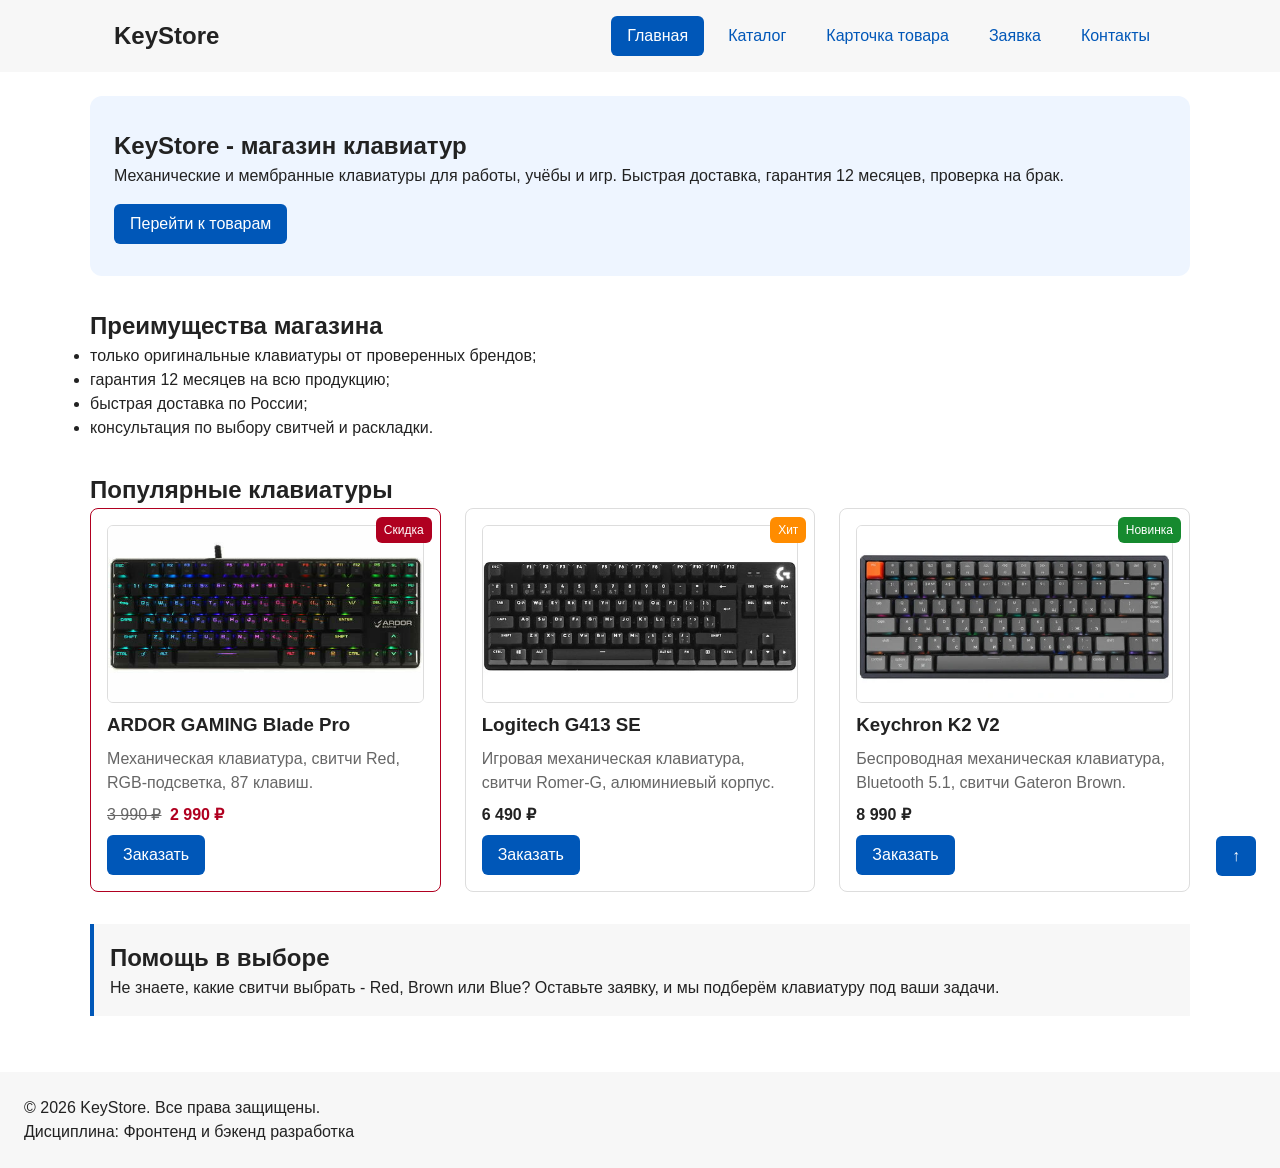
==== commit 5ba5ccf7: "fix: prepare HTML CSS project for submission" ====
--- a/index.html
+++ b/index.html
@@ -3,15 +3,22 @@
 <head>
   <meta charset="UTF-8">
   <meta name="viewport" content="width=device-width, initial-scale=1.0">
-  <title>Учебный интернет-магазин</title>
+  <meta name="description" content="KeyStore - учебный интернет-магазин механических и мембранных клавиатур. Каталог, характеристики, заявка.">
+
+  <meta property="og:type" content="website">
+  <meta property="og:title" content="KeyStore - магазин клавиатур">
+  <meta property="og:description" content="Механические и мембранные клавиатуры для работы и игр.">
+  <meta property="og:image" content="https://z1kax.github.io/kr1-html-css-shop/images/preview.jpg">
+
+  <title>KeyStore - магазин клавиатур</title>
+
   <link rel="stylesheet" href="css/style.css">
   <script src="js/main.js" defer></script>
 </head>
 <body>
-  <!-- Шапка сайта (БЭМ-блок site-header) -->
   <header class="site-header">
     <div class="site-header__inner">
-      <a class="site-header__logo" href="index.html">ShopProject</a>
+      <a class="site-header__logo" href="index.html">KeyStore</a>
 
       <nav class="site-nav" aria-label="Основная навигация">
         <ul class="site-nav__list">
@@ -22,10 +29,13 @@
             <a class="site-nav__link" href="catalog.html">Каталог</a>
           </li>
           <li class="site-nav__item">
+            <a class="site-nav__link" href="product.html">Карточка товара</a>
+          </li>
+          <li class="site-nav__item">
+            <a class="site-nav__link" href="order.html">Заявка</a>
+          </li>
+          <li class="site-nav__item">
             <a class="site-nav__link" href="contacts.html">Контакты</a>
-          </li>
-          <li class="site-nav__item">
-            <a class="site-nav__link" href="index.html#popular">Популярные товары</a>
           </li>
         </ul>
       </nav>
@@ -33,80 +43,87 @@
   </header>
 
   <main>
-    <!-- Hero-блок (БЭМ-блок hero) -->
     <section class="hero">
-      <h1>Учебный интернет-магазин</h1>
+      <h1>KeyStore - магазин клавиатур</h1>
       <p>
-        Это стартовая страница учебного frontend-проекта.
-        В дальнейшем на её основе будет разработан многостраничный сайт
-        интернет-магазина или каталога услуг.
+        Механические и мембранные клавиатуры для работы, учёбы и игр.
+        Быстрая доставка, гарантия 12 месяцев, проверка на брак.
       </p>
       <a class="button button--primary" href="#popular">Перейти к товарам</a>
     </section>
 
-    <!-- Раздел преимуществ -->
     <section class="section" id="advantages">
-      <h2 class="section__title">Преимущества проекта</h2>
+      <h2>Преимущества магазина</h2>
       <ul class="advantages-list">
-        <li class="advantages-list__item">понятная HTML-структура;</li>
-        <li class="advantages-list__item">семантические блоки страницы;</li>
-        <li class="advantages-list__item">подключение внешнего CSS-файла;</li>
-        <li class="advantages-list__item">подготовка к разработке многостраничного сайта.</li>
+        <li>только оригинальные клавиатуры от проверенных брендов;</li>
+        <li>гарантия 12 месяцев на всю продукцию;</li>
+        <li>быстрая доставка по России;</li>
+        <li>консультация по выбору свитчей и раскладки.</li>
       </ul>
     </section>
 
-    <!-- Раздел популярных товаров -->
     <section class="section" id="popular">
-      <h2 class="section__title">Популярные товары</h2>
+      <h2>Популярные клавиатуры</h2>
 
       <div class="products-grid">
-        <article class="product-card product-card--featured">
-          <h3 class="product-card__title">Товар 1</h3>
-          <p class="product-card__description">Краткое описание учебного товара.</p>
-          <p class="product-card__price">Цена: 1000 руб.</p>
-          <button class="button button--primary product-card__button" type="button" data-product="Товар 1">
+        <article class="product-card product-card--discount">
+          <span class="product-card__badge product-card__badge--discount">Скидка</span>
+          <div class="product-card__image-wrap">
+            <img class="product-card__image" src="images/keyboard-ardor.jpg" alt="Механическая клавиатура ARDOR GAMING Blade Pro">
+          </div>
+          <h3 class="product-card__title">ARDOR GAMING Blade Pro</h3>
+          <p class="product-card__description">Механическая клавиатура, свитчи Red, RGB-подсветка, 87 клавиш.</p>
+          <p class="product-card__price">
+            <span class="product-card__price-old">3 990 ₽</span>
+            2 990 ₽
+          </p>
+          <button class="button button--primary product-card__button" type="button" data-product="ARDOR GAMING Blade Pro">
             Заказать
           </button>
         </article>
 
         <article class="product-card">
-          <h3 class="product-card__title">Товар 2</h3>
-          <p class="product-card__description">Краткое описание учебного товара.</p>
-          <p class="product-card__price">Цена: 1500 руб.</p>
-          <button class="button button--primary product-card__button" type="button" data-product="Товар 2">
+          <span class="product-card__badge product-card__badge--hit">Хит</span>
+          <div class="product-card__image-wrap">
+            <img class="product-card__image" src="images/keyboard-logitech.jpg" alt="Игровая механическая клавиатура Logitech G413 SE">
+          </div>
+          <h3 class="product-card__title">Logitech G413 SE</h3>
+          <p class="product-card__description">Игровая механическая клавиатура, свитчи Romer-G, алюминиевый корпус.</p>
+          <p class="product-card__price">6 490 ₽</p>
+          <button class="button button--primary product-card__button" type="button" data-product="Logitech G413 SE">
             Заказать
           </button>
         </article>
 
         <article class="product-card">
-          <h3 class="product-card__title">Товар 3</h3>
-          <p class="product-card__description">Краткое описание учебного товара.</p>
-          <p class="product-card__price">Цена: 2000 руб.</p>
-          <button class="button button--primary product-card__button" type="button" data-product="Товар 3">
+          <span class="product-card__badge product-card__badge--new">Новинка</span>
+          <div class="product-card__image-wrap">
+            <img class="product-card__image" src="images/keyboard-keychron.jpg" alt="Беспроводная клавиатура Keychron K2 V2">
+          </div>
+          <h3 class="product-card__title">Keychron K2 V2</h3>
+          <p class="product-card__description">Беспроводная механическая клавиатура, Bluetooth 5.1, свитчи Gateron Brown.</p>
+          <p class="product-card__price">8 990 ₽</p>
+          <button class="button button--primary product-card__button" type="button" data-product="Keychron K2 V2">
             Заказать
           </button>
         </article>
       </div>
     </section>
 
-    <!-- Дополнительный блок aside -->
     <aside class="aside-info">
-      <h2 class="aside-info__title">Информация для студентов</h2>
+      <h2>Помощь в выборе</h2>
       <p>
-        На следующих практических занятиях этот проект будет расширяться:
-        появятся формы, модальное окно, дополнительные страницы, Flex/Grid,
-        БЭМ-структура и адаптивная версия сайта.
+        Не знаете, какие свитчи выбрать - Red, Brown или Blue?
+        Оставьте заявку, и мы подберём клавиатуру под ваши задачи.
       </p>
     </aside>
   </main>
 
-  <!-- Подвал сайта -->
   <footer class="site-footer" id="contacts">
-    <p>&copy; 2026 Учебный проект. Все права защищены.</p>
+    <p>&copy; 2026 KeyStore. Все права защищены.</p>
     <p>Дисциплина: Фронтенд и бэкенд разработка</p>
   </footer>
 
-  <!-- Модальное окно заявки (БЭМ-блок order-dialog) -->
   <dialog class="order-dialog" id="order-dialog" aria-labelledby="order-dialog-title">
     <h2 class="order-dialog__title" id="order-dialog-title">Оформление заявки</h2>
 
@@ -152,7 +169,7 @@
           pattern="^\+7 \(\d{3}\) \d{3}-\d{2}-\d{2}$"
           required
         >
-        <small class="order-form__hint">Формат: +7 (900) 000-00-00</small>
+        <small>Формат: +7 (900) 000-00-00</small>
       </div>
 
       <div class="order-form__field">
@@ -169,9 +186,9 @@
         <label class="order-form__label" for="order-topic">Тема заявки</label>
         <select class="order-form__select" id="order-topic" name="topic" required>
           <option value="">Выберите тему</option>
-          <option value="product">Заказ товара</option>
-          <option value="consultation">Консультация</option>
-          <option value="delivery">Доставка</option>
+          <option value="product">Заказ клавиатуры</option>
+          <option value="consultation">Консультация по выбору</option>
+          <option value="delivery">Вопрос по доставке</option>
         </select>
       </div>
 
@@ -186,10 +203,10 @@
         ></textarea>
       </div>
 
-      <div class="order-form__field order-form__field--checkbox">
+      <div class="order-form__field">
         <label class="order-form__label">
           <input
-            class="order-form__checkbox"
+            class="order-form__input"
             id="order-agreement"
             name="agreement"
             type="checkbox"
@@ -209,5 +226,7 @@
   <p class="success-message" id="success-message" hidden>
     Форма успешно отправлена!
   </p>
+
+  <a class="button button--primary scroll-top" href="#" aria-label="Наверх">↑</a>
 </body>
 </html>
--- a/css/style.css
+++ b/css/style.css
@@ -14,6 +14,7 @@
   --color-danger: #b00020;
   --color-success: #168a2f;
   --color-success-bg: #eefaf0;
+  --color-hit: #ff8c00;
   --color-white: #ffffff;
 
   --space-xs: 4px;
@@ -35,14 +36,34 @@
 
 * {
   box-sizing: border-box;
-}
-
+  padding: 0;
+  margin: 0;
+}
+
+/* ИЗМЕНЕНО: body теперь flex-колонка, чтобы футер прижимался к низу */
 body {
-  margin: 0;
+  min-height: 100vh;
+  display: flex;
+  flex-direction: column;
   font-family: Arial, sans-serif;
   line-height: 1.5;
   color: var(--color-text);
   background-color: var(--color-bg);
+}
+
+/* ИЗМЕНЕНО: main растягивается на всё свободное место */
+main {
+  flex: 1;
+  padding: var(--space-lg);
+}
+
+html {
+  scroll-behavior: smooth;
+}
+
+:target {
+  outline: 2px dashed var(--color-primary);
+  outline-offset: 4px;
 }
 
 /* ===================================
@@ -79,6 +100,7 @@
 }
 
 .button--primary:hover {
+  color: var(--color-white);
   background-color: var(--color-primary-dark);
 }
 
@@ -108,37 +130,51 @@
    4. Компоненты страницы
    =================================== */
 
-/* Блок site-header */
 .site-header {
+  position: sticky;
+  top: 0;
+  z-index: 10;
   background-color: var(--color-surface);
 }
 
+/* ИЗМЕНЕНО: хедер в одну линию — лого слева, меню справа */
 .site-header__inner {
   max-width: var(--container-width);
   margin: 0 auto;
-  padding: var(--space-lg);
+  padding: var(--space-sm) var(--space-lg);
+  display: flex;
+  flex-wrap: wrap;
+  justify-content: space-between;
+  align-items: center;
+  gap: var(--space-md);
+}
+
+/* ИЗМЕНЕНО: логотип компактнее */
+.site-header__inner {
+  max-width: var(--container-width);
+  margin: 0 auto;
+  padding: var(--space-md) var(--space-lg);
+  display: flex;
+  flex-wrap: wrap;
+  justify-content: space-between;
+  align-items: center;
+  gap: var(--space-lg);
 }
 
 .site-header__logo {
+  font-size: 24px;
   font-weight: 700;
   color: var(--color-text);
   text-decoration: none;
 }
 
-/* Блок site-nav */
 .site-nav__list {
   display: flex;
   flex-wrap: wrap;
-  justify-content: center;
   align-items: center;
-  gap: var(--space-md);
-  padding: 0;
-  margin: var(--space-md) 0 0;
+  gap: var(--space-sm);
+  margin: 0;
   list-style: none;
-}
-
-.site-nav__item {
-  /* при необходимости */
 }
 
 .site-nav__link {
@@ -147,6 +183,7 @@
   color: var(--color-primary);
   text-decoration: none;
   border-radius: var(--radius-sm);
+  font-size: 16px;
 }
 
 .site-nav__link:hover {
@@ -173,14 +210,20 @@
   border-radius: var(--radius-lg);
 }
 
+/* ИЗМЕНЕНО: кнопка в hero опущена */
+.hero .button {
+  margin-top: var(--space-md);
+}
+
 /* Блок section */
 .section {
   max-width: var(--container-width);
   margin: 0 auto var(--space-xl);
 }
 
-.section__title {
-  margin-top: 0;
+/* ИЗМЕНЕНО: кнопка в блоке обратной связи опущена */
+#feedback .button {
+  margin-top: var(--space-md);
 }
 
 /* Блок products-grid */
@@ -192,6 +235,7 @@
 
 /* Блок product-card */
 .product-card {
+  position: relative;
   display: flex;
   flex-direction: column;
   gap: var(--space-sm);
@@ -213,19 +257,80 @@
   border-color: var(--color-danger);
 }
 
+.product-card__image-wrap {
+  position: relative;
+  width: 100%;
+  aspect-ratio: 16 / 9;
+  overflow: hidden;
+  background-color: #ffffff;
+  border: 1px solid var(--color-border);
+  border-radius: var(--radius-sm);
+}
+
+.product-card__image {
+  display: block;
+  width: 100%;
+  height: 100%;
+  object-fit: cover;
+  object-position: center;
+}
+
+.product-card__image-wrap--large {
+  max-width: 900px;
+  margin: 0 auto;
+}
+
+.product-card__image--large {
+  display: block;
+  width: 100%;
+  height: auto;
+  border-radius: var(--radius-sm);
+}
+
+/* Бейдж на карточке — базовый */
+.product-card__badge {
+  position: absolute;
+  top: var(--space-sm);
+  right: var(--space-sm);
+  z-index: 1;
+  padding: 4px 8px;
+  color: var(--color-white);
+  background-color: var(--color-danger);
+  border-radius: var(--radius-sm);
+  font-size: 12px;
+}
+
+/* Модификаторы бейджа */
+.product-card__badge--new {
+  background-color: var(--color-success);
+}
+
+.product-card__badge--hit {
+  background-color: var(--color-hit);
+}
+
+.product-card__badge--discount {
+  background-color: var(--color-danger);
+}
+
 .product-card__title {
-  margin: 0;
   color: var(--color-text);
 }
 
 .product-card__description {
-  margin: 0;
   color: var(--color-muted);
 }
 
 .product-card__price {
-  margin: 0;
   font-weight: 700;
+}
+
+/* Старая цена (зачёркнутая) */
+.product-card__price-old {
+  margin-right: var(--space-xs);
+  color: var(--color-muted);
+  text-decoration: line-through;
+  font-weight: 400;
 }
 
 .product-card--discount .product-card__price {
@@ -246,10 +351,6 @@
   background-color: var(--color-surface);
 }
 
-.aside-info__title {
-  margin-top: 0;
-}
-
 /* Блок breadcrumbs */
 .breadcrumbs {
   max-width: var(--container-width);
@@ -258,10 +359,17 @@
   color: var(--color-muted);
 }
 
+/* ИЗМЕНЕНО: убрал подчёркивание у ссылок в крошках */
 .breadcrumbs__link {
   color: var(--color-primary);
-}
-
+  text-decoration: none;
+}
+
+.breadcrumbs__link:hover {
+  text-decoration: underline;
+}
+
+.breadcrumbs__link + .breadcrumbs__link::before,
 .breadcrumbs__current::before {
   content: " / ";
   color: var(--color-muted);
@@ -289,29 +397,28 @@
   grid-area: products;
 }
 
-/* Блок filters-form */
+/* Форма фильтров каталога */
 .filters-form {
   display: grid;
   gap: var(--space-md);
 }
 
-.filters-form__group {
-  margin: 0;
+.filters-form fieldset {
   padding: var(--space-md);
   border: 1px solid var(--color-border);
   border-radius: var(--radius-sm);
 }
 
-.filters-form__legend {
+.filters-form legend {
   font-weight: 700;
 }
 
-.filters-form__label {
+.filters-form label {
   display: block;
   margin-bottom: var(--space-sm);
 }
 
-.filters-form__input {
+.filters-form input[type="number"] {
   width: 100%;
   padding: 8px 10px;
   border: 1px solid var(--color-border);
@@ -325,27 +432,55 @@
   background-color: var(--color-surface);
 }
 
+/* Блок product-table */
+.product-table {
+  width: 100%;
+  border-collapse: collapse;
+  margin-top: var(--space-md);
+}
+
+.product-table caption {
+  margin-bottom: var(--space-sm);
+  font-weight: 700;
+  text-align: left;
+}
+
+.product-table th,
+.product-table td {
+  padding: var(--space-sm) var(--space-md);
+  border: 1px solid var(--color-border);
+  text-align: left;
+}
+
+.product-table thead th {
+  background-color: var(--color-surface);
+}
+
+/* Фиксированная кнопка «Наверх» */
+.scroll-top {
+  position: fixed;
+  right: var(--space-lg);
+  bottom: var(--space-lg);
+  z-index: 50;
+}
+
 /* ===================================
    5. Форма и модальное окно
    =================================== */
 
-/* Блок order-dialog */
 .order-dialog {
   width: min(100% - 32px, 560px);
   padding: var(--space-lg);
   border: none;
   border-radius: var(--radius-lg);
+  margin: auto;
+  z-index: 100;
 }
 
 .order-dialog::backdrop {
   background-color: rgba(0, 0, 0, 0.5);
 }
 
-.order-dialog__title {
-  margin-top: 0;
-}
-
-/* Блок order-form */
 .order-form__field {
   margin-bottom: var(--space-md);
 }
@@ -369,7 +504,7 @@
   width: auto;
 }
 
-.order-form__hint {
+.order-form__field small {
   display: block;
   margin-top: var(--space-xs);
   color: var(--color-muted);
@@ -383,8 +518,7 @@
 
 .order-form__input:focus-visible,
 .order-form__select:focus-visible,
-.order-form__textarea:focus-visible,
-.order-form__actions button:focus-visible {
+.order-form__textarea:focus-visible {
   outline: 2px solid var(--color-primary);
   outline-offset: 3px;
 }
@@ -399,7 +533,6 @@
   margin-top: var(--space-lg);
 }
 
-/* Блок success-message */
 .success-message {
   max-width: var(--container-width);
   margin: var(--space-lg) auto;
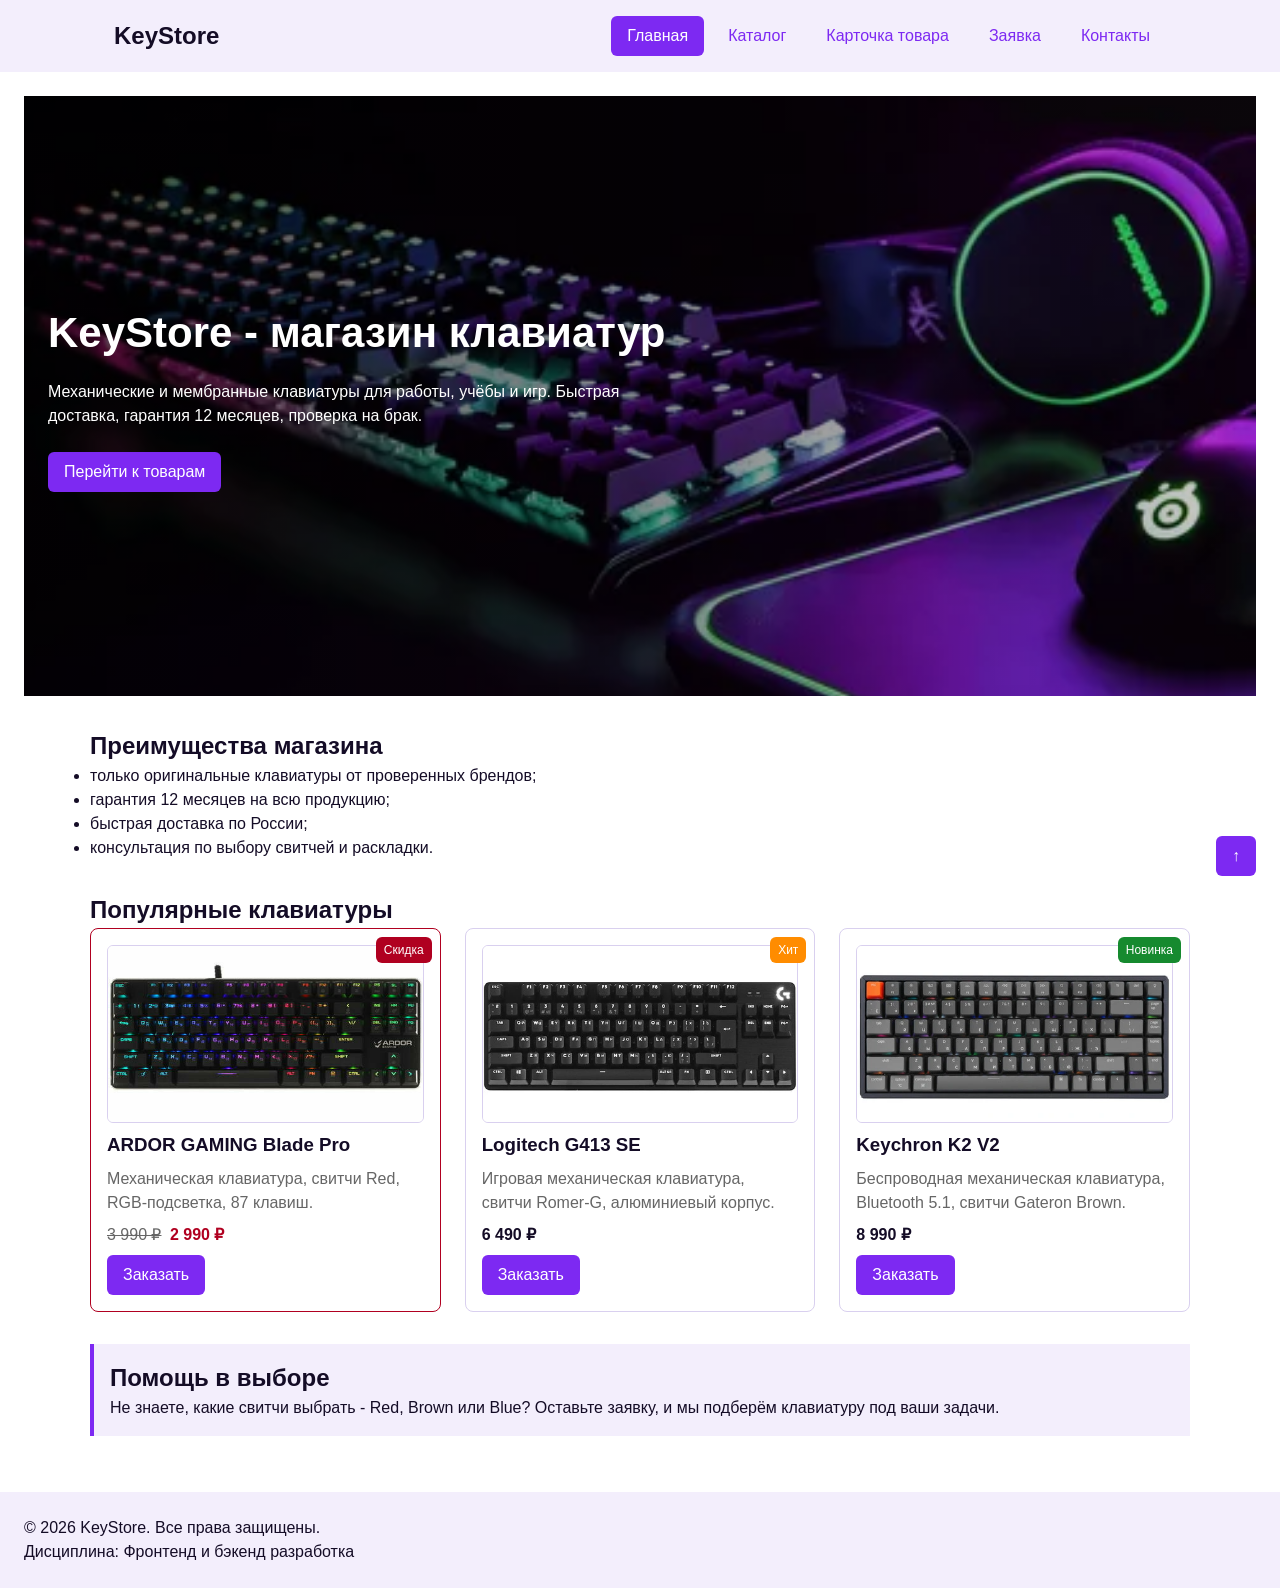
==== commit 42a976b4: "minor improvements to the project" ====
--- a/index.html
+++ b/index.html
@@ -1,232 +1,317 @@
-<!DOCTYPE html>
+<!doctype html>
 <html lang="ru">
-<head>
-  <meta charset="UTF-8">
-  <meta name="viewport" content="width=device-width, initial-scale=1.0">
-  <meta name="description" content="KeyStore - учебный интернет-магазин механических и мембранных клавиатур. Каталог, характеристики, заявка.">
-
-  <meta property="og:type" content="website">
-  <meta property="og:title" content="KeyStore - магазин клавиатур">
-  <meta property="og:description" content="Механические и мембранные клавиатуры для работы и игр.">
-  <meta property="og:image" content="https://z1kax.github.io/kr1-html-css-shop/images/preview.jpg">
-
-  <title>KeyStore - магазин клавиатур</title>
-
-  <link rel="stylesheet" href="css/style.css">
-  <script src="js/main.js" defer></script>
-</head>
-<body>
-  <header class="site-header">
-    <div class="site-header__inner">
-      <a class="site-header__logo" href="index.html">KeyStore</a>
-
-      <nav class="site-nav" aria-label="Основная навигация">
-        <ul class="site-nav__list">
-          <li class="site-nav__item">
-            <a class="site-nav__link site-nav__link--active" href="index.html">Главная</a>
-          </li>
-          <li class="site-nav__item">
-            <a class="site-nav__link" href="catalog.html">Каталог</a>
-          </li>
-          <li class="site-nav__item">
-            <a class="site-nav__link" href="product.html">Карточка товара</a>
-          </li>
-          <li class="site-nav__item">
-            <a class="site-nav__link" href="order.html">Заявка</a>
-          </li>
-          <li class="site-nav__item">
-            <a class="site-nav__link" href="contacts.html">Контакты</a>
-          </li>
+  <head>
+    <meta charset="UTF-8" />
+    <meta name="viewport" content="width=device-width, initial-scale=1.0" />
+    <meta
+      name="description"
+      content="KeyStore - учебный интернет-магазин механических и мембранных клавиатур. Каталог, характеристики, заявка."
+    />
+
+    <meta property="og:type" content="website" />
+    <meta property="og:title" content="KeyStore - магазин клавиатур" />
+    <meta
+      property="og:description"
+      content="Механические и мембранные клавиатуры для работы и игр."
+    />
+    <meta
+      property="og:image"
+      content="https://z1kax.github.io/kr1-html-css-shop/images/preview.jpg"
+    />
+
+    <title>KeyStore - магазин клавиатур</title>
+
+    <link rel="stylesheet" href="css/style.css" />
+    <script src="js/main.js" defer></script>
+  </head>
+  <body>
+    <header class="site-header">
+      <div class="site-header__inner">
+        <a class="site-header__logo" href="index.html">KeyStore</a>
+
+        <nav class="site-nav" aria-label="Основная навигация">
+          <ul class="site-nav__list">
+            <li class="site-nav__item">
+              <a class="site-nav__link site-nav__link--active" href="index.html"
+                >Главная</a
+              >
+            </li>
+            <li class="site-nav__item">
+              <a class="site-nav__link" href="catalog.html">Каталог</a>
+            </li>
+            <li class="site-nav__item">
+              <a class="site-nav__link" href="product.html">Карточка товара</a>
+            </li>
+            <li class="site-nav__item">
+              <a class="site-nav__link" href="order.html">Заявка</a>
+            </li>
+            <li class="site-nav__item">
+              <a class="site-nav__link" href="contacts.html">Контакты</a>
+            </li>
+          </ul>
+        </nav>
+      </div>
+    </header>
+
+    <main>
+      <section class="hero">
+        <div class="hero__background">
+          <img class="hero__image" src="images/hero-keyboard.jpg" alt="" />
+        </div>
+        <div class="hero__content">
+          <h1>KeyStore - магазин клавиатур</h1>
+          <p>
+            Механические и мембранные клавиатуры для работы, учёбы и игр.
+            Быстрая доставка, гарантия 12 месяцев, проверка на брак.
+          </p>
+          <a class="button button--primary" href="#popular"
+            >Перейти к товарам</a
+          >
+        </div>
+      </section>
+
+      <section class="section" id="advantages">
+        <h2>Преимущества магазина</h2>
+        <ul class="advantages-list">
+          <li>только оригинальные клавиатуры от проверенных брендов;</li>
+          <li>гарантия 12 месяцев на всю продукцию;</li>
+          <li>быстрая доставка по России;</li>
+          <li>консультация по выбору свитчей и раскладки.</li>
         </ul>
-      </nav>
-    </div>
-  </header>
-
-  <main>
-    <section class="hero">
-      <h1>KeyStore - магазин клавиатур</h1>
-      <p>
-        Механические и мембранные клавиатуры для работы, учёбы и игр.
-        Быстрая доставка, гарантия 12 месяцев, проверка на брак.
-      </p>
-      <a class="button button--primary" href="#popular">Перейти к товарам</a>
-    </section>
-
-    <section class="section" id="advantages">
-      <h2>Преимущества магазина</h2>
-      <ul class="advantages-list">
-        <li>только оригинальные клавиатуры от проверенных брендов;</li>
-        <li>гарантия 12 месяцев на всю продукцию;</li>
-        <li>быстрая доставка по России;</li>
-        <li>консультация по выбору свитчей и раскладки.</li>
-      </ul>
-    </section>
-
-    <section class="section" id="popular">
-      <h2>Популярные клавиатуры</h2>
-
-      <div class="products-grid">
-        <article class="product-card product-card--discount">
-          <span class="product-card__badge product-card__badge--discount">Скидка</span>
-          <div class="product-card__image-wrap">
-            <img class="product-card__image" src="images/keyboard-ardor.jpg" alt="Механическая клавиатура ARDOR GAMING Blade Pro">
-          </div>
-          <h3 class="product-card__title">ARDOR GAMING Blade Pro</h3>
-          <p class="product-card__description">Механическая клавиатура, свитчи Red, RGB-подсветка, 87 клавиш.</p>
-          <p class="product-card__price">
-            <span class="product-card__price-old">3 990 ₽</span>
-            2 990 ₽
-          </p>
-          <button class="button button--primary product-card__button" type="button" data-product="ARDOR GAMING Blade Pro">
-            Заказать
-          </button>
-        </article>
-
-        <article class="product-card">
-          <span class="product-card__badge product-card__badge--hit">Хит</span>
-          <div class="product-card__image-wrap">
-            <img class="product-card__image" src="images/keyboard-logitech.jpg" alt="Игровая механическая клавиатура Logitech G413 SE">
-          </div>
-          <h3 class="product-card__title">Logitech G413 SE</h3>
-          <p class="product-card__description">Игровая механическая клавиатура, свитчи Romer-G, алюминиевый корпус.</p>
-          <p class="product-card__price">6 490 ₽</p>
-          <button class="button button--primary product-card__button" type="button" data-product="Logitech G413 SE">
-            Заказать
-          </button>
-        </article>
-
-        <article class="product-card">
-          <span class="product-card__badge product-card__badge--new">Новинка</span>
-          <div class="product-card__image-wrap">
-            <img class="product-card__image" src="images/keyboard-keychron.jpg" alt="Беспроводная клавиатура Keychron K2 V2">
-          </div>
-          <h3 class="product-card__title">Keychron K2 V2</h3>
-          <p class="product-card__description">Беспроводная механическая клавиатура, Bluetooth 5.1, свитчи Gateron Brown.</p>
-          <p class="product-card__price">8 990 ₽</p>
-          <button class="button button--primary product-card__button" type="button" data-product="Keychron K2 V2">
-            Заказать
-          </button>
-        </article>
-      </div>
-    </section>
-
-    <aside class="aside-info">
-      <h2>Помощь в выборе</h2>
-      <p>
-        Не знаете, какие свитчи выбрать - Red, Brown или Blue?
-        Оставьте заявку, и мы подберём клавиатуру под ваши задачи.
-      </p>
-    </aside>
-  </main>
-
-  <footer class="site-footer" id="contacts">
-    <p>&copy; 2026 KeyStore. Все права защищены.</p>
-    <p>Дисциплина: Фронтенд и бэкенд разработка</p>
-  </footer>
-
-  <dialog class="order-dialog" id="order-dialog" aria-labelledby="order-dialog-title">
-    <h2 class="order-dialog__title" id="order-dialog-title">Оформление заявки</h2>
-
-    <form class="order-form" id="order-form" action="#" method="post" novalidate>
-      <input id="selected-product" name="selected-product" type="hidden">
-
-      <div class="order-form__field">
-        <label class="order-form__label" for="order-name">Имя</label>
-        <input
-          class="order-form__input"
-          id="order-name"
-          name="name"
-          type="text"
-          placeholder="Введите ваше имя"
-          minlength="2"
-          autocomplete="given-name"
-          required
-        >
-      </div>
-
-      <div class="order-form__field">
-        <label class="order-form__label" for="order-email">E-mail</label>
-        <input
-          class="order-form__input"
-          id="order-email"
-          name="email"
-          type="email"
-          placeholder="example@mail.ru"
-          autocomplete="email"
-          required
-        >
-      </div>
-
-      <div class="order-form__field">
-        <label class="order-form__label" for="order-phone">Телефон</label>
-        <input
-          class="order-form__input"
-          id="order-phone"
-          name="phone"
-          type="tel"
-          inputmode="tel"
-          placeholder="+7 (900) 000-00-00"
-          pattern="^\+7 \(\d{3}\) \d{3}-\d{2}-\d{2}$"
-          required
-        >
-        <small>Формат: +7 (900) 000-00-00</small>
-      </div>
-
-      <div class="order-form__field">
-        <label class="order-form__label" for="order-date">Дата связи</label>
-        <input
-          class="order-form__input"
-          id="order-date"
-          name="date"
-          type="date"
-        >
-      </div>
-
-      <div class="order-form__field">
-        <label class="order-form__label" for="order-topic">Тема заявки</label>
-        <select class="order-form__select" id="order-topic" name="topic" required>
-          <option value="">Выберите тему</option>
-          <option value="product">Заказ клавиатуры</option>
-          <option value="consultation">Консультация по выбору</option>
-          <option value="delivery">Вопрос по доставке</option>
-        </select>
-      </div>
-
-      <div class="order-form__field">
-        <label class="order-form__label" for="order-comment">Комментарий</label>
-        <textarea
-          class="order-form__textarea"
-          id="order-comment"
-          name="comment"
-          rows="4"
-          placeholder="Укажите дополнительную информацию"
-        ></textarea>
-      </div>
-
-      <div class="order-form__field">
-        <label class="order-form__label">
+      </section>
+
+      <section class="section" id="popular">
+        <h2>Популярные клавиатуры</h2>
+
+        <div class="products-grid">
+          <article class="product-card product-card--discount">
+            <span class="product-card__badge product-card__badge--discount"
+              >Скидка</span
+            >
+            <div class="product-card__image-wrap">
+              <img
+                class="product-card__image"
+                src="images/keyboard-ardor.jpg"
+                alt="Механическая клавиатура ARDOR GAMING Blade Pro"
+              />
+            </div>
+            <h3 class="product-card__title">ARDOR GAMING Blade Pro</h3>
+            <p class="product-card__description">
+              Механическая клавиатура, свитчи Red, RGB-подсветка, 87 клавиш.
+            </p>
+            <p class="product-card__price">
+              <span class="product-card__price-old">3 990 ₽</span>
+              2 990 ₽
+            </p>
+            <button
+              class="button button--primary product-card__button"
+              type="button"
+              data-product="ARDOR GAMING Blade Pro"
+            >
+              Заказать
+            </button>
+          </article>
+
+          <article class="product-card">
+            <span class="product-card__badge product-card__badge--hit"
+              >Хит</span
+            >
+            <div class="product-card__image-wrap">
+              <img
+                class="product-card__image"
+                src="images/keyboard-logitech.jpg"
+                alt="Игровая механическая клавиатура Logitech G413 SE"
+              />
+            </div>
+            <h3 class="product-card__title">Logitech G413 SE</h3>
+            <p class="product-card__description">
+              Игровая механическая клавиатура, свитчи Romer-G, алюминиевый
+              корпус.
+            </p>
+            <p class="product-card__price">6 490 ₽</p>
+            <button
+              class="button button--primary product-card__button"
+              type="button"
+              data-product="Logitech G413 SE"
+            >
+              Заказать
+            </button>
+          </article>
+
+          <article class="product-card">
+            <span class="product-card__badge product-card__badge--new"
+              >Новинка</span
+            >
+            <div class="product-card__image-wrap">
+              <img
+                class="product-card__image"
+                src="images/keyboard-keychron.jpg"
+                alt="Беспроводная клавиатура Keychron K2 V2"
+              />
+            </div>
+            <h3 class="product-card__title">Keychron K2 V2</h3>
+            <p class="product-card__description">
+              Беспроводная механическая клавиатура, Bluetooth 5.1, свитчи
+              Gateron Brown.
+            </p>
+            <p class="product-card__price">8 990 ₽</p>
+            <button
+              class="button button--primary product-card__button"
+              type="button"
+              data-product="Keychron K2 V2"
+            >
+              Заказать
+            </button>
+          </article>
+        </div>
+      </section>
+
+      <aside class="aside-info">
+        <h2>Помощь в выборе</h2>
+        <p>
+          Не знаете, какие свитчи выбрать - Red, Brown или Blue? Оставьте
+          заявку, и мы подберём клавиатуру под ваши задачи.
+        </p>
+      </aside>
+    </main>
+
+    <footer class="site-footer" id="contacts">
+      <p>&copy; 2026 KeyStore. Все права защищены.</p>
+      <p>Дисциплина: Фронтенд и бэкенд разработка</p>
+    </footer>
+
+    <dialog
+      class="order-dialog"
+      id="order-dialog"
+      aria-labelledby="order-dialog-title"
+    >
+      <h2 class="order-dialog__title" id="order-dialog-title">
+        Оформление заявки
+      </h2>
+
+      <form
+        class="order-form"
+        id="order-form"
+        action="#"
+        method="post"
+        novalidate
+      >
+        <input id="selected-product" name="selected-product" type="hidden" />
+
+        <div class="order-form__field">
+          <label class="order-form__label" for="order-name">Имя</label>
           <input
             class="order-form__input"
-            id="order-agreement"
-            name="agreement"
-            type="checkbox"
+            id="order-name"
+            name="name"
+            type="text"
+            placeholder="Введите ваше имя"
+            minlength="2"
+            autocomplete="given-name"
+            required
+          />
+        </div>
+
+        <div class="order-form__field">
+          <label class="order-form__label" for="order-email">E-mail</label>
+          <input
+            class="order-form__input"
+            id="order-email"
+            name="email"
+            type="email"
+            placeholder="example@mail.ru"
+            autocomplete="email"
+            required
+          />
+        </div>
+
+        <div class="order-form__field">
+          <label class="order-form__label" for="order-phone">Телефон</label>
+          <input
+            class="order-form__input"
+            id="order-phone"
+            name="phone"
+            type="tel"
+            inputmode="tel"
+            placeholder="+7 (900) 000-00-00"
+            pattern="^\+7 \(\d{3}\) \d{3}-\d{2}-\d{2}$"
+            required
+          />
+          <small>Формат: +7 (900) 000-00-00</small>
+        </div>
+
+        <div class="order-form__field">
+          <label class="order-form__label" for="order-date">Дата связи</label>
+          <input
+            class="order-form__input"
+            id="order-date"
+            name="date"
+            type="date"
+          />
+        </div>
+
+        <div class="order-form__field">
+          <label class="order-form__label" for="order-topic">Тема заявки</label>
+          <select
+            class="order-form__select"
+            id="order-topic"
+            name="topic"
             required
           >
-          Я согласен на обработку данных
-        </label>
-      </div>
-
-      <div class="order-form__actions">
-        <button class="button button--secondary" type="button" id="close-order-dialog">Закрыть</button>
-        <button class="button button--primary" type="submit">Отправить заявку</button>
-      </div>
-    </form>
-  </dialog>
-
-  <p class="success-message" id="success-message" hidden>
-    Форма успешно отправлена!
-  </p>
-
-  <a class="button button--primary scroll-top" href="#" aria-label="Наверх">↑</a>
-</body>
-</html>+            <option value="">Выберите тему</option>
+            <option value="product">Заказ клавиатуры</option>
+            <option value="consultation">Консультация по выбору</option>
+            <option value="delivery">Вопрос по доставке</option>
+          </select>
+        </div>
+
+        <div class="order-form__field">
+          <label class="order-form__label" for="order-comment"
+            >Комментарий</label
+          >
+          <textarea
+            class="order-form__textarea"
+            id="order-comment"
+            name="comment"
+            rows="4"
+            placeholder="Укажите дополнительную информацию"
+          ></textarea>
+        </div>
+
+        <div class="order-form__field">
+          <label class="order-form__label">
+            <input
+              class="order-form__input"
+              id="order-agreement"
+              name="agreement"
+              type="checkbox"
+              required
+            />
+            Я согласен на обработку данных
+          </label>
+        </div>
+
+        <div class="order-form__actions">
+          <button
+            class="button button--secondary"
+            type="button"
+            id="close-order-dialog"
+          >
+            Закрыть
+          </button>
+          <button class="button button--primary" type="submit">
+            Отправить заявку
+          </button>
+        </div>
+      </form>
+    </dialog>
+
+    <p class="success-message" id="success-message" hidden>
+      Форма успешно отправлена!
+    </p>
+
+    <a class="button button--primary scroll-top" href="#" aria-label="Наверх"
+      >↑</a
+    >
+  </body>
+</html>
--- a/css/style.css
+++ b/css/style.css
@@ -3,14 +3,17 @@
    =================================== */
 
 :root {
+/* Изменённый стиль сайта под хиро */
+  --color-primary: #7D29F2;
+  --color-primary-dark: #690FA6;
+  --color-text: #140C26;
+  --color-surface: #f3eefc;
+  --color-surface-accent: #ece4fb;
+  --color-border: #d9d0ef;
+
+/* Базовые цвета сайта */
   --color-bg: #ffffff;
-  --color-text: #222222;
   --color-muted: #666666;
-  --color-primary: #0057b8;
-  --color-primary-dark: #003f86;
-  --color-border: #dddddd;
-  --color-surface: #f7f7f7;
-  --color-surface-accent: #eef5ff;
   --color-danger: #b00020;
   --color-success: #168a2f;
   --color-success-bg: #eefaf0;
@@ -72,15 +75,21 @@
 
 a {
   color: var(--color-primary);
+  text-decoration: none;
+}
+
+a {
+  color: var(--color-primary);
+  text-decoration: none;
 }
 
 a:hover {
   color: var(--color-primary-dark);
 }
 
-a:focus-visible {
-  outline: 2px solid var(--color-primary);
-  outline-offset: 3px;
+/* Подчёркивание при наведении — только для текстовых ссылок внутри секций */
+.section a:not(.button):hover {
+  text-decoration: underline;
 }
 
 /* Блок button */
@@ -203,16 +212,56 @@
 
 /* Блок hero */
 .hero {
-  max-width: var(--container-width);
-  margin: 0 auto var(--space-xl);
+  position: relative;
+  width: 100%;
+  height: 600px;
+  overflow: hidden;
+  margin-bottom: var(--space-xl);
+}
+
+.hero__background {
+  width: 100%;
+  height: 100%;
+}
+
+.hero__image {
+  display: block;
+  width: 100%;
+  height: 100%;
+  object-fit: cover;
+  object-position: center;
+}
+
+.hero__content {
+  position: absolute;
+  inset: 0;
+  display: flex;
+  flex-direction: column;
+  justify-content: center;
   padding: var(--space-xl) var(--space-lg);
-  background-color: var(--color-surface-accent);
-  border-radius: var(--radius-lg);
-}
-
-/* ИЗМЕНЕНО: кнопка в hero опущена */
+  color: var(--color-white);
+  background: linear-gradient(
+    to right,
+    rgba(0, 0, 0, 0.7),
+    rgba(0, 0, 0, 0.2)
+  );
+}
+
+.hero__content h1 {
+  color: var(--color-white);
+  font-size: 42px;
+  margin-bottom: var(--space-md);
+}
+
+.hero__content p {
+  color: var(--color-white);
+  max-width: 600px;
+  margin-bottom: var(--space-lg);
+}
+
 .hero .button {
-  margin-top: var(--space-md);
+  margin-top: 0;
+  align-self: flex-start;
 }
 
 /* Блок section */
